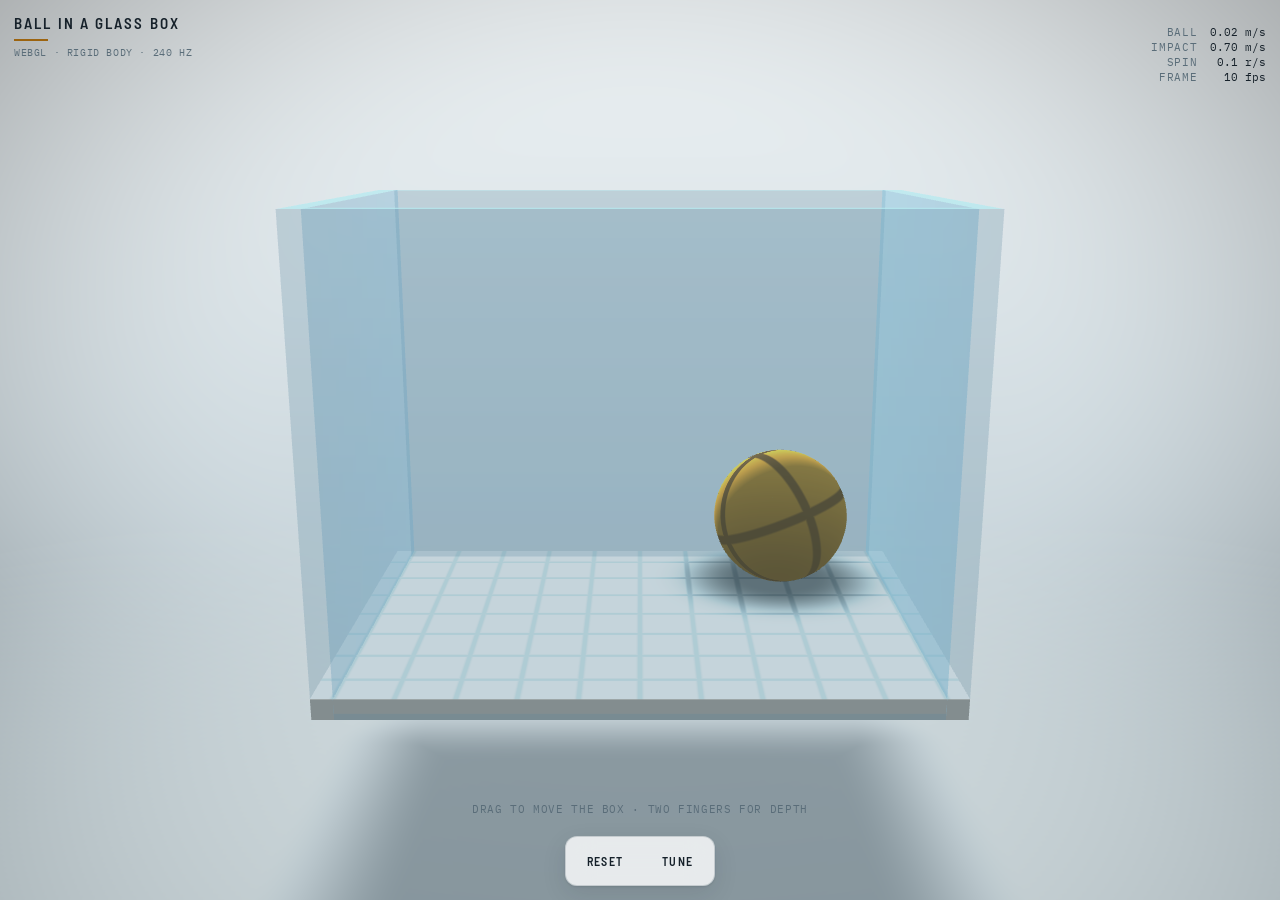
==== ball-in-box/index.html @ 5bf4c8ae "Add WebGL ball-in-a-box physics demo for mobile A self-contained WebGL 1.0 demo: a brass ball loose " ====
<!doctype html>
<html lang="en">
<head>
<meta charset="utf-8">
<meta name="viewport" content="width=device-width, initial-scale=1, maximum-scale=1, user-scalable=no, viewport-fit=cover">
<meta name="theme-color" content="#0E1317" media="(prefers-color-scheme: dark)">
<meta name="theme-color" content="#E9EEF0" media="(prefers-color-scheme: light)">
<meta name="apple-mobile-web-app-capable" content="yes">
<meta name="mobile-web-app-capable" content="yes">
<meta name="description" content="A brass test mass loose inside an open-topped glass box. Drag the box; the ball answers with real rigid-body physics.">
<!--CONTENT-START-->
<title>Ball in a Glass Box</title>
<link rel="preconnect" href="https://fonts.googleapis.com">
<link rel="preconnect" href="https://fonts.gstatic.com" crossorigin>
<link rel="stylesheet" href="https://fonts.googleapis.com/css2?family=Barlow+Semi+Condensed:wght@400;500;600&family=IBM+Plex+Mono:wght@400;500&display=swap">
<style>
/* ---- tokens : light is the bare :root, dark redefines only values ---- */
:root{
  --ink:#E9EEF0; --ink2:#DCE4E8;
  --panel:rgba(255,255,255,.80); --panel-solid:#FFFFFF;
  --line:rgba(24,44,56,.16); --line-strong:rgba(24,44,56,.30);
  --text:#16212A; --muted:#5A6D79;
  --brass:#9C6410; --brass-bright:#C2820F;
  --glass:#2F6D85;
  --shadow:0 1px 2px rgba(16,32,40,.10), 0 8px 24px rgba(16,32,40,.10);
  --scene-top:#EDF2F4; --scene-bot:#AEC0C9;
  --ball-a:#D0942E; --ball-b:#33291E;
  --wall:#83B4C9; --wall-a:0.14;
  --floor:#C6D3D9; --floorline:#5F7A87;
  --ground:#CFDBE0; --shade:#3C4E58;
  --key:#FFF0DC; --fill:#8FAABA;
}
:root:not([data-theme="light"]){
  color-scheme:light;
}
@media (prefers-color-scheme: dark){
  :root:not([data-theme="light"]){
    color-scheme:dark;
    --ink:#0E1317; --ink2:#080C0F;
    --panel:rgba(21,29,35,.78); --panel-solid:#151D23;
    --line:rgba(154,190,206,.16); --line-strong:rgba(154,190,206,.30);
    --text:#DDE7EC; --muted:#7B8D99;
    --brass:#E3A33C; --brass-bright:#F6BE5E;
    --glass:#86BCCF;
    --shadow:0 1px 2px rgba(0,0,0,.35), 0 10px 30px rgba(0,0,0,.42);
    --scene-top:#18232B; --scene-bot:#070A0D;
    --ball-a:#E0A03C; --ball-b:#2A2118;
    --wall:#8FC6DA; --wall-a:0.16;
    --floor:#AEC0C9; --floorline:#607A87;
    --ground:#20303A; --shade:#03070A;
    --key:#FFEBCB; --fill:#2C4557;
  }
}
:root[data-theme="dark"]{
  color-scheme:dark;
  --ink:#0E1317; --ink2:#080C0F;
  --panel:rgba(21,29,35,.78); --panel-solid:#151D23;
  --line:rgba(154,190,206,.16); --line-strong:rgba(154,190,206,.30);
  --text:#DDE7EC; --muted:#7B8D99;
  --brass:#E3A33C; --brass-bright:#F6BE5E;
  --glass:#86BCCF;
  --shadow:0 1px 2px rgba(0,0,0,.35), 0 10px 30px rgba(0,0,0,.42);
  --scene-top:#18232B; --scene-bot:#070A0D;
  --ball-a:#E0A03C; --ball-b:#2A2118;
  --wall:#8FC6DA; --wall-a:0.16;
  --floor:#AEC0C9; --floorline:#607A87;
  --ground:#20303A; --shade:#03070A;
  --key:#FFEBCB; --fill:#2C4557;
}

*{box-sizing:border-box;}
html,body{height:100%;margin:0;padding:0;}
body{
  background:var(--ink);
  color:var(--text);
  font-family:"Barlow Semi Condensed", "Helvetica Neue", Arial, sans-serif;
  overflow:hidden;
  overscroll-behavior:none;
  -webkit-user-select:none; user-select:none;
  -webkit-touch-callout:none;
  -webkit-tap-highlight-color:transparent;
  touch-action:none;
}

#stage{position:fixed; inset:0; touch-action:none;}
#gl{display:block; width:100%; height:100%; touch-action:none;}

/* ---- floating instrument chrome ---- */
.hud{
  position:fixed; z-index:2;
  pointer-events:none;
  padding:max(14px, env(safe-area-inset-top)) max(14px, env(safe-area-inset-right))
          max(14px, env(safe-area-inset-bottom)) max(14px, env(safe-area-inset-left));
}
.hud.tl{top:0; left:0;}
.hud.tr{top:0; right:0; text-align:right;}
.hud.bc{left:0; right:0; bottom:0; display:flex; flex-direction:column; align-items:center; gap:10px;}

.plate{ display:flex; flex-direction:column; gap:2px; }
.plate h1{
  margin:0; font-size:15px; font-weight:600; letter-spacing:.14em; text-transform:uppercase;
  color:var(--text); text-wrap:balance;
}
.plate .rule{ width:34px; height:2px; background:var(--brass); margin:5px 0 3px; }
.plate p{
  margin:0; font-family:"IBM Plex Mono", ui-monospace, Menlo, monospace;
  font-size:10px; letter-spacing:.06em; color:var(--muted); text-transform:uppercase;
}

.telemetry{
  display:inline-grid; grid-template-columns:auto auto; gap:1px 12px;
  font-family:"IBM Plex Mono", ui-monospace, Menlo, monospace;
  font-size:10.5px; font-variant-numeric:tabular-nums; text-align:right;
}
.telemetry dt{ color:var(--muted); letter-spacing:.08em; text-transform:uppercase; }
.telemetry dd{ margin:0; color:var(--text); }
.telemetry dd.hot{ color:var(--brass-bright); }

/* ---- control bar ---- */
.bar{
  pointer-events:auto;
  display:flex; align-items:center; gap:6px;
  padding:5px; border-radius:12px;
  background:var(--panel); border:1px solid var(--line);
  box-shadow:var(--shadow);
  -webkit-backdrop-filter:blur(14px) saturate(1.3); backdrop-filter:blur(14px) saturate(1.3);
}
button{
  font-family:inherit; font-size:12px; font-weight:600; letter-spacing:.12em; text-transform:uppercase;
  color:var(--text); background:transparent;
  border:1px solid transparent; border-radius:8px;
  padding:9px 15px; min-height:38px; cursor:pointer;
  transition:background .15s ease, border-color .15s ease, color .15s ease;
}
button:hover{ background:var(--line); }
button:active{ background:var(--line-strong); }
button[aria-pressed="true"]{ color:var(--brass-bright); border-color:var(--line-strong); background:var(--line); }
button:focus-visible{ outline:2px solid var(--brass); outline-offset:2px; }

.tuner{
  pointer-events:auto;
  width:min(360px, calc(100vw - 28px));
  display:none; flex-direction:column; gap:11px;
  padding:14px 15px; border-radius:12px;
  background:var(--panel); border:1px solid var(--line); box-shadow:var(--shadow);
  -webkit-backdrop-filter:blur(14px) saturate(1.3); backdrop-filter:blur(14px) saturate(1.3);
}
.tuner.open{ display:flex; }
.row{ display:grid; grid-template-columns:1fr auto; align-items:baseline; gap:2px 10px; }
.row label{
  font-size:11px; font-weight:500; letter-spacing:.14em; text-transform:uppercase; color:var(--muted);
}
.row output{
  font-family:"IBM Plex Mono", ui-monospace, Menlo, monospace;
  font-size:11px; font-variant-numeric:tabular-nums; color:var(--text);
}
.row input{ grid-column:1 / -1; }

input[type=range]{
  -webkit-appearance:none; appearance:none;
  width:100%; height:22px; margin:0; background:transparent; cursor:pointer;
}
input[type=range]::-webkit-slider-runnable-track{
  height:2px; border-radius:1px; background:var(--line-strong);
}
input[type=range]::-webkit-slider-thumb{
  -webkit-appearance:none; appearance:none;
  width:18px; height:18px; margin-top:-8px; border-radius:50%;
  background:var(--brass); border:2px solid var(--panel-solid);
  box-shadow:0 1px 3px rgba(0,0,0,.4);
}
input[type=range]::-moz-range-track{ height:2px; border-radius:1px; background:var(--line-strong); border:none; }
input[type=range]::-moz-range-thumb{
  width:16px; height:16px; border-radius:50%;
  background:var(--brass); border:2px solid var(--panel-solid);
}
input[type=range]:focus-visible{ outline:2px solid var(--brass); outline-offset:4px; border-radius:4px; }

.hint{
  font-family:"IBM Plex Mono", ui-monospace, Menlo, monospace;
  font-size:10.5px; letter-spacing:.06em; text-transform:uppercase;
  color:var(--muted); text-align:center;
  transition:opacity .5s ease;
}
.hint.gone{ opacity:0; }

#fallback{
  position:fixed; inset:0; z-index:5; display:none;
  place-content:center; padding:32px; text-align:center;
  background:var(--ink); color:var(--text);
}
#fallback.show{ display:grid; }
#fallback p{ max-width:34ch; margin:0 auto; line-height:1.6; color:var(--muted); font-size:15px; }
#fallback strong{ display:block; margin-bottom:10px; color:var(--text);
  font-size:15px; font-weight:600; letter-spacing:.14em; text-transform:uppercase; }

@media (prefers-reduced-motion: reduce){
  *{ transition-duration:.01ms !important; }
}
</style>
</head>
<body>
<div id="stage"><canvas id="gl" aria-label="Interactive physics simulation: a brass ball inside an open-topped glass box"></canvas></div>

<div class="hud tl">
  <div class="plate">
    <h1>Ball in a Glass Box</h1>
    <div class="rule"></div>
    <p>WebGL &middot; rigid body &middot; 240&nbsp;Hz</p>
  </div>
</div>

<div class="hud tr">
  <dl class="telemetry">
    <dt>Ball</dt><dd id="tSpeed">0.00 m/s</dd>
    <dt>Impact</dt><dd id="tHit">0.00 m/s</dd>
    <dt>Spin</dt><dd id="tSpin">0.0 r/s</dd>
    <dt>Frame</dt><dd id="tFps">60 fps</dd>
  </dl>
</div>

<div class="hud bc">
  <p class="hint" id="hint">Drag to move the box &middot; two fingers for depth</p>
  <div class="tuner" id="tuner">
    <div class="row">
      <label for="sG">Gravity</label><output id="oG">9.8 m/s&sup2;</output>
      <input id="sG" type="range" min="0" max="26" step="0.2" value="9.8">
    </div>
    <div class="row">
      <label for="sE">Bounce</label><output id="oE">0.52</output>
      <input id="sE" type="range" min="0" max="0.92" step="0.01" value="0.52">
    </div>
    <div class="row">
      <label for="sF">Friction</label><output id="oF">0.34</output>
      <input id="sF" type="range" min="0" max="1" step="0.01" value="0.34">
    </div>
  </div>
  <div class="bar">
    <button id="bReset" type="button">Reset</button>
    <button id="bTune" type="button" aria-pressed="false" aria-controls="tuner">Tune</button>
  </div>
</div>

<div id="fallback">
  <div>
    <strong>WebGL unavailable</strong>
    <p id="fallbackMsg">This browser could not start a WebGL context. Try Safari or Chrome with hardware acceleration enabled.</p>
  </div>
</div>

<script>
"use strict";
(function () {

/* =========================================================================
   Ball in a Glass Box
   Raw WebGL 1.0, no libraries. A brass test mass tumbles inside an
   open-topped acrylic box that the viewer drags around by touch.

   Sim runs at a fixed 240 Hz on its own accumulator, decoupled from the
   frame rate. Contacts are sphere-vs-AABB against the five wall slabs, in
   the box's local frame, so the rim, the outer faces and the inside all
   collide correctly and the ball can genuinely be thrown out of the top.
   ========================================================================= */

/* ---------------------------------------------------------------- config */
var CFG = {
  hx: 0.74, hy: 0.58, hz: 0.50,   // interior half-extents (metres)
  t : 0.055,                      // wall thickness
  R : 0.20,                       // ball radius
  fov: 40 * Math.PI / 180,
  pitch: 14 * Math.PI / 180,      // camera tilt, looking down into the box
  frameY: 0.02,                   // world height the camera aims at
  groundY: -1.14,
  dragZ: 0.46,
  follow: 26,                     // box -> finger tracking stiffness (1/s)
  HZ: 240
};
CFG.outW = CFG.hx + CFG.t;
CFG.outD = CFG.hz + CFG.t;
CFG.outH = (2 * CFG.hy + CFG.t) * 0.5;
CFG.outCY = (CFG.hy - (CFG.hy + CFG.t)) * 0.5;   // outer box centre, box-local

var tune = { g: 9.8, e: 0.52, mu: 0.34 };

/* ----------------------------------------------------------- mat4 / mat3 */
function m4() { return new Float32Array(16); }

function perspective(o, fovy, aspect, near, far) {
  var f = 1 / Math.tan(fovy * 0.5), nf = 1 / (near - far);
  o.fill(0);
  o[0] = f / aspect; o[5] = f; o[10] = (far + near) * nf; o[11] = -1; o[14] = 2 * far * near * nf;
  return o;
}

function lookAt(o, ex, ey, ez, cx, cy, cz) {
  var zx = ex - cx, zy = ey - cy, zz = ez - cz;
  var l = 1 / Math.hypot(zx, zy, zz); zx *= l; zy *= l; zz *= l;
  // up = (0,1,0)
  var xx = zz, xy = 0, xz = -zx;             // cross(up, z)
  l = Math.hypot(xx, xy, xz);
  if (l < 1e-6) { xx = 1; xy = 0; xz = 0; } else { l = 1 / l; xx *= l; xy *= l; xz *= l; }
  var yx = zy * xz - zz * xy, yy = zz * xx - zx * xz, yz = zx * xy - zy * xx;
  o[0] = xx; o[1] = yx; o[2] = zx; o[3] = 0;
  o[4] = xy; o[5] = yy; o[6] = zy; o[7] = 0;
  o[8] = xz; o[9] = yz; o[10] = zz; o[11] = 0;
  o[12] = -(xx * ex + xy * ey + xz * ez);
  o[13] = -(yx * ex + yy * ey + yz * ez);
  o[14] = -(zx * ex + zy * ey + zz * ez);
  o[15] = 1;
  return o;
}

function mul(o, a, b) {                       // o = a * b
  for (var c = 0; c < 4; c++) {
    var b0 = b[c * 4], b1 = b[c * 4 + 1], b2 = b[c * 4 + 2], b3 = b[c * 4 + 3];
    o[c * 4]     = a[0] * b0 + a[4] * b1 + a[8]  * b2 + a[12] * b3;
    o[c * 4 + 1] = a[1] * b0 + a[5] * b1 + a[9]  * b2 + a[13] * b3;
    o[c * 4 + 2] = a[2] * b0 + a[6] * b1 + a[10] * b2 + a[14] * b3;
    o[c * 4 + 3] = a[3] * b0 + a[7] * b1 + a[11] * b2 + a[15] * b3;
  }
  return o;
}

// translate * non-uniform scale (axis aligned, no rotation)
function trs(o, tx, ty, tz, sx, sy, sz) {
  o.fill(0);
  o[0] = sx; o[5] = sy; o[10] = sz;
  o[12] = tx; o[13] = ty; o[14] = tz; o[15] = 1;
  return o;
}

// quaternion rotation * uniform scale, then translate
function qrs(o, q, tx, ty, tz, s) {
  var x = q[0], y = q[1], z = q[2], w = q[3];
  var x2 = x + x, y2 = y + y, z2 = z + z;
  var xx = x * x2, xy = x * y2, xz = x * z2;
  var yy = y * y2, yz = y * z2, zz = z * z2;
  var wx = w * x2, wy = w * y2, wz = w * z2;
  o[0] = (1 - (yy + zz)) * s; o[1] = (xy + wz) * s;       o[2] = (xz - wy) * s;       o[3] = 0;
  o[4] = (xy - wz) * s;       o[5] = (1 - (xx + zz)) * s; o[6] = (yz + wx) * s;       o[7] = 0;
  o[8] = (xz + wy) * s;       o[9] = (yz - wx) * s;       o[10] = (1 - (xx + yy)) * s; o[11] = 0;
  o[12] = tx; o[13] = ty; o[14] = tz; o[15] = 1;
  return o;
}

// rotation-only mat3 from a quaternion (the ball's normal matrix)
function qm3(o, q) {
  var x = q[0], y = q[1], z = q[2], w = q[3];
  var x2 = x + x, y2 = y + y, z2 = z + z;
  var xx = x * x2, xy = x * y2, xz = x * z2;
  var yy = y * y2, yz = y * z2, zz = z * z2;
  var wx = w * x2, wy = w * y2, wz = w * z2;
  o[0] = 1 - (yy + zz); o[1] = xy + wz;       o[2] = xz - wy;
  o[3] = xy - wz;       o[4] = 1 - (xx + zz); o[5] = yz + wx;
  o[6] = xz + wy;       o[7] = yz - wx;       o[8] = 1 - (xx + yy);
  return o;
}

/* ------------------------------------------------------------ gl context */
var canvas = document.getElementById("gl");
var gl = null;
try {
  var opts = { antialias: true, alpha: false, depth: true, stencil: false,
               premultipliedAlpha: false, powerPreference: "high-performance" };
  gl = canvas.getContext("webgl", opts) || canvas.getContext("experimental-webgl", opts);
} catch (err) { gl = null; }

if (!gl) {
  document.getElementById("fallback").classList.add("show");
  return;
}

function compile(type, src, label) {
  var s = gl.createShader(type);
  gl.shaderSource(s, src);
  gl.compileShader(s);
  if (!gl.getShaderParameter(s, gl.COMPILE_STATUS)) {
    throw new Error(label + ": " + gl.getShaderInfoLog(s));
  }
  return s;
}

function program(vsrc, fsrc, label) {
  var p = gl.createProgram();
  gl.attachShader(p, compile(gl.VERTEX_SHADER, vsrc, label + " vs"));
  gl.attachShader(p, compile(gl.FRAGMENT_SHADER, fsrc, label + " fs"));
  gl.linkProgram(p);
  if (!gl.getProgramParameter(p, gl.LINK_STATUS)) {
    throw new Error(label + " link: " + gl.getProgramInfoLog(p));
  }
  // cache every active uniform + attribute location on the program object
  p.u = {}; p.a = {};
  var n = gl.getProgramParameter(p, gl.ACTIVE_UNIFORMS), i, info;
  for (i = 0; i < n; i++) { info = gl.getActiveUniform(p, i); p.u[info.name] = gl.getUniformLocation(p, info.name); }
  n = gl.getProgramParameter(p, gl.ACTIVE_ATTRIBUTES);
  for (i = 0; i < n; i++) { info = gl.getActiveAttrib(p, i); p.a[info.name] = gl.getAttribLocation(p, info.name); }
  return p;
}

function mesh(positions, normals, indices) {
  var m = {
    pos: gl.createBuffer(), nor: gl.createBuffer(), idx: gl.createBuffer(), count: indices.length
  };
  gl.bindBuffer(gl.ARRAY_BUFFER, m.pos);
  gl.bufferData(gl.ARRAY_BUFFER, new Float32Array(positions), gl.STATIC_DRAW);
  gl.bindBuffer(gl.ARRAY_BUFFER, m.nor);
  gl.bufferData(gl.ARRAY_BUFFER, new Float32Array(normals), gl.STATIC_DRAW);
  gl.bindBuffer(gl.ELEMENT_ARRAY_BUFFER, m.idx);
  gl.bufferData(gl.ELEMENT_ARRAY_BUFFER, new Uint16Array(indices), gl.STATIC_DRAW);
  return m;
}

function bindMesh(prog, m) {
  gl.bindBuffer(gl.ARRAY_BUFFER, m.pos);
  gl.enableVertexAttribArray(prog.a.aPos);
  gl.vertexAttribPointer(prog.a.aPos, 3, gl.FLOAT, false, 0, 0);
  gl.bindBuffer(gl.ARRAY_BUFFER, m.nor);
  gl.enableVertexAttribArray(prog.a.aNor);
  gl.vertexAttribPointer(prog.a.aNor, 3, gl.FLOAT, false, 0, 0);
  gl.bindBuffer(gl.ELEMENT_ARRAY_BUFFER, m.idx);
}

/* -------------------------------------------------------------- geometry */
// unit cube, side 1, centred on the origin, outward normals
function buildCube() {
  var f = [
    [ 1, 0, 0], [-1, 0, 0], [0,  1, 0],
    [ 0,-1, 0], [ 0, 0, 1], [0,  0,-1]
  ];
  var P = [], N = [], I = [];
  for (var k = 0; k < 6; k++) {
    var n = f[k];
    // two in-plane axes for this face
    var ax = [n[1], n[2], n[0]];                 // cyclic shift is always perpendicular here
    var ay = [n[1] * ax[2] - n[2] * ax[1],       // ay = n x ax, so ax x ay = n (outward winding)
              n[2] * ax[0] - n[0] * ax[2],
              n[0] * ax[1] - n[1] * ax[0]];
    var base = P.length / 3;
    for (var c = 0; c < 4; c++) {
      var sx = (c === 0 || c === 3) ? -0.5 : 0.5;
      var sy = (c < 2) ? -0.5 : 0.5;
      P.push(n[0] * 0.5 + ax[0] * sx + ay[0] * sy,
             n[1] * 0.5 + ax[1] * sx + ay[1] * sy,
             n[2] * 0.5 + ax[2] * sx + ay[2] * sy);
      N.push(n[0], n[1], n[2]);
    }
    I.push(base, base + 1, base + 2, base, base + 2, base + 3);
  }
  return mesh(P, N, I);
}

// unit-radius UV sphere
function buildSphere(segU, segV) {
  var P = [], N = [], I = [], u, v;
  for (v = 0; v <= segV; v++) {
    var phi = v / segV * Math.PI, sp = Math.sin(phi), cp = Math.cos(phi);
    for (u = 0; u <= segU; u++) {
      var th = u / segU * Math.PI * 2, st = Math.sin(th), ct = Math.cos(th);
      var x = sp * ct, y = cp, z = sp * st;
      P.push(x, y, z); N.push(x, y, z);
    }
  }
  for (v = 0; v < segV; v++) {
    for (u = 0; u < segU; u++) {
      var a = v * (segU + 1) + u, b = a + segU + 1;
      I.push(a, b, a + 1, a + 1, b, b + 1);
    }
  }
  return mesh(P, N, I);
}

// flat quad in the XZ plane, side 1, +Y normal
function buildPlane() {
  return mesh(
    [-0.5, 0, -0.5,  0.5, 0, -0.5,  0.5, 0, 0.5, -0.5, 0, 0.5],
    [0, 1, 0,  0, 1, 0,  0, 1, 0,  0, 1, 0],
    [0, 2, 1, 0, 3, 2]
  );
}

var CUBE   = buildCube();
var SPHERE = buildSphere(56, 34);
var PLANE  = buildPlane();

/* --------------------------------------------------------------- shaders */
var VS_LIT = [
"precision highp float;",
"attribute vec3 aPos;",
"attribute vec3 aNor;",
"uniform mat4 uVP;",
"uniform mat4 uModel;",
"uniform mat3 uNMat;",
"varying vec3 vW;",
"varying vec3 vN;",
"varying vec3 vL;",
"void main(){",
"  vec4 w = uModel * vec4(aPos, 1.0);",
"  vW = w.xyz;",
"  vN = uNMat * aNor;",
"  vL = aPos;",
"  gl_Position = uVP * w;",
"}"
].join("\n");

var FS_LIT = [
"precision highp float;",
"varying vec3 vW;",
"varying vec3 vN;",
"varying vec3 vL;",
"uniform vec3  uCam;",
"uniform vec3  uBase;",
"uniform vec3  uTint;",
"uniform vec3  uScale;",
"uniform float uAlpha;",
"uniform float uMode;",     // 0 glass wall | 1 box floor | 2 ball | 3 ground
"uniform vec3  uKey;",
"uniform vec3  uFill;",
"uniform vec3  uLdir;",
"uniform float uGlow;",
"uniform vec3  uGlowCol;",
"uniform vec3  uBallProj;", // box-local x, z, shadow strength  (mode 1)
"uniform vec4  uBoxProj;",  // world x, z, softness, strength   (mode 3)
"uniform vec2  uBoxHalf;",  // box footprint half-extents       (mode 3)
"uniform float uR;",
"",
"vec3 shoulder(vec3 c){",
"  vec3 k = vec3(0.82);",
"  vec3 d = max(c - k, vec3(0.0));",
"  return min(c, k) + d / (1.0 + d / (1.0 - k));",
"}",
"",
"void main(){",
"  vec3 N = normalize(vN);",
"  vec3 V = normalize(uCam - vW);",
"  vec3 L = normalize(uLdir);",
"  vec3 H = normalize(L + V);",
"  float ndl = max(dot(N, L), 0.0);",
"  float ndv = max(dot(N, V), 0.0);",
"  float ndh = max(dot(N, H), 0.0);",
"  float fres = pow(1.0 - ndv, 3.0);",
"  vec3  lp = vL * uScale;",
"  vec3  col;",
"  float alpha = uAlpha;",
"",
"  if (uMode < 0.5) {",
/* ---- acrylic wall: thin, mostly transparent, bright at grazing angles */
"    float spec = pow(ndh, 120.0);",
"    col  = uBase * uFill * 0.90;",
"    col += uBase * uKey * ndl * 0.32;",
"    col += uKey * spec * 1.30;",
"    col += uBase * fres * 0.70;",
"    col += uGlowCol * uGlow * (0.35 + 0.9 * fres);",
"    alpha = clamp(uAlpha + fres * 0.46 + spec * 0.60 + ndl * 0.24 + uGlow * 0.30, 0.0, 1.0);",
"",
"  } else if (uMode < 1.5) {",
/* ---- box floor: milled plate with a fine grid, plus the ball's shadow */
"    vec3 albedo = uBase;",
"    if (N.y > 0.5) {",
"      vec2 q = abs(fract(lp.xz / 0.148 - 0.5) - 0.5) * 0.148;",
"      float d = min(q.x, q.y);",
"      float line = 1.0 - smoothstep(0.0035, 0.0125, d);",
"      albedo = mix(albedo, uTint, line * 0.42);",
"      float bd = length(lp.xz - uBallProj.xy);",
"      float sh = (1.0 - smoothstep(uR * 0.55, uR * 2.05, bd)) * uBallProj.z;",
"      albedo *= mix(1.0, 0.30, sh);",
"    }",
"    col  = albedo * (uFill * (0.40 + 0.60 * max(N.y, 0.0)) * 0.90 + uKey * ndl * 1.02);",
"    col += uKey * pow(ndh, 34.0) * 0.12;",
"    col += uGlowCol * uGlow * 0.5;",
"",
"  } else if (uMode < 2.5) {",
/* ---- brass reference sphere: three orthogonal great circles so spin reads */
"    vec3 p = normalize(vL);",
"    float b = max(max(smoothstep(0.098, 0.052, abs(p.y)),",
"                      smoothstep(0.098, 0.052, abs(p.x))),",
"                      smoothstep(0.098, 0.052, abs(p.z)));",
"    vec3 albedo = mix(uBase, uTint, b);",
"    float sheen = 0.5 + 0.5 * N.y;",
"    col  = albedo * (uFill * (0.30 + 0.70 * sheen) * 0.80 + uKey * ndl * 1.32);",
"    col += uKey * pow(ndh, 30.0) * 1.45 * (1.0 - b * 0.70);",
"    col += uBase * fres * 0.32;",
"",
"  } else {",
/* ---- studio ground: a soft pool of light carrying the box's cast shadow */
"    float r = length(vW.xz - vec2(0.0)) / max(uScale.x * 0.5, 0.001);",
"    float pool = 1.0 - smoothstep(0.10, 0.92, r);",
"    vec2 d = abs(vW.xz - uBoxProj.xy) - uBoxHalf;",
"    float sd = length(max(d, vec2(0.0))) + min(max(d.x, d.y), 0.0);",
"    float sh = (1.0 - smoothstep(-uBoxProj.z * 0.30, uBoxProj.z, sd)) * uBoxProj.w;",
"    col = mix(uBase, uTint, sh);",
"    alpha = pool * mix(uAlpha, 1.0, sh * 0.8);",
"  }",
"",
"  gl_FragColor = vec4(shoulder(col), alpha);",
"}"
].join("\n");

var VS_BG = [
"precision highp float;",
"attribute vec2 aPos;",
"varying vec2 vUv;",
"void main(){ vUv = aPos * 0.5 + 0.5; gl_Position = vec4(aPos, 0.0, 1.0); }"
].join("\n");

var FS_BG = [
"precision highp float;",
"varying vec2 vUv;",
"uniform vec3 uTop;",
"uniform vec3 uBot;",
"void main(){",
"  vec3 c = mix(uBot, uTop, pow(clamp(vUv.y, 0.0, 1.0), 0.85));",
"  float v = distance(vUv, vec2(0.5, 0.55));",
"  c *= 1.0 - smoothstep(0.28, 0.95, v) * 0.42;",
"  gl_FragColor = vec4(c, 1.0);",
"}"
].join("\n");

var progLit, progBg, bgBuf;
try {
  progLit = program(VS_LIT, FS_LIT, "lit");
  progBg  = program(VS_BG, FS_BG, "bg");
} catch (err) {
  document.getElementById("fallbackMsg").textContent =
    "This browser started WebGL but rejected the shaders. " + err.message;
  document.getElementById("fallback").classList.add("show");
  return;
}
bgBuf = gl.createBuffer();
gl.bindBuffer(gl.ARRAY_BUFFER, bgBuf);
gl.bufferData(gl.ARRAY_BUFFER, new Float32Array([-1, -1, 3, -1, -1, 3]), gl.STATIC_DRAW);

/* ------------------------------------------------------- palette binding */
// The scene reads its colours from the same CSS custom properties as the
// chrome, so the 3D view follows the viewer's light/dark theme.
var PAL = {};
var css = getComputedStyle(document.documentElement);

function rgb(name, fallback) {
  var v = css.getPropertyValue(name).trim() || fallback;
  var m;
  if (v.charAt(0) === "#") {
    if (v.length === 4) v = "#" + v[1] + v[1] + v[2] + v[2] + v[3] + v[3];
    return [parseInt(v.substr(1, 2), 16) / 255,
            parseInt(v.substr(3, 2), 16) / 255,
            parseInt(v.substr(5, 2), 16) / 255];
  }
  m = v.match(/[\d.]+/g);
  if (m && m.length >= 3) return [+m[0] / 255, +m[1] / 255, +m[2] / 255];
  return [0.5, 0.5, 0.5];
}

function readPalette() {
  css = getComputedStyle(document.documentElement);
  PAL.top   = rgb("--scene-top",  "#18232B");
  PAL.bot   = rgb("--scene-bot",  "#070A0D");
  PAL.ballA = rgb("--ball-a",     "#E0A03C");
  PAL.ballB = rgb("--ball-b",     "#2A2118");
  PAL.wall  = rgb("--wall",       "#8FC6DA");
  PAL.floor = rgb("--floor",      "#C9D6DC");
  PAL.fline = rgb("--floorline",  "#6E8894");
  PAL.grnd  = rgb("--ground",     "#121A20");
  PAL.shade = rgb("--shade",      "#03060A");
  PAL.key   = rgb("--key",        "#FFEBCB");
  PAL.fill  = rgb("--fill",       "#39566A");
  PAL.brass = rgb("--brass-bright", "#F6BE5E");
  PAL.wallA = parseFloat(css.getPropertyValue("--wall-a")) || 0.13;
}
readPalette();

var dark = window.matchMedia("(prefers-color-scheme: dark)");
if (dark.addEventListener) dark.addEventListener("change", readPalette);
else if (dark.addListener) dark.addListener(readPalette);
new MutationObserver(readPalette).observe(document.documentElement,
  { attributes: true, attributeFilter: ["data-theme", "style", "class"] });

/* ------------------------------------------------------------- wall slabs */
// Five AABBs in the box's local frame. The same list drives both rendering
// and collision, so what you see is exactly what the ball hits.
var hx = CFG.hx, hy = CFG.hy, hz = CFG.hz, t = CFG.t;
function slab(x0, x1, y0, y1, z0, z1) {
  return {
    min: [x0, y0, z0], max: [x1, y1, z1],
    c:   [(x0 + x1) / 2, (y0 + y1) / 2, (z0 + z1) / 2],
    s:   [x1 - x0, y1 - y0, z1 - z0],
    glow: 0
  };
}
var FLOOR = slab(-hx - t, hx + t, -hy - t, -hy,    -hz - t, hz + t);
var WALLS = [
  slab(-hx - t, -hx,    -hy - t, hy,  -hz - t, hz + t),   // -X
  slab( hx,      hx + t, -hy - t, hy,  -hz - t, hz + t),  // +X
  slab(-hx,      hx,     -hy - t, hy,  -hz - t, -hz),     // -Z (back)
  slab(-hx,      hx,     -hy - t, hy,   hz,     hz + t)   // +Z (front)
];
var SLABS = WALLS.concat([FLOOR]);

/* ------------------------------------------------------------------ state */
var box  = { x: 0, y: 0.12, z: 0, vx: 0, vy: 0, vz: 0 };
var goal = { x: 0, y: 0.12, z: 0 };   // smoothed target the box chases
var want = { x: 0, y: 0.12, z: 0 };   // raw finger-derived target
var ball = { x: 0, y: 0, z: 0, vx: 0, vy: 0, vz: 0,
             q: new Float32Array([0, 0, 0, 1]), wx: 0, wy: 0, wz: 0 };
var lastHit = 0, hitDecay = 0, outside = 0, returned = 0;

function resetBall(kick) {
  ball.x = box.x + 0.22;  ball.y = box.y + 0.26;  ball.z = box.z - 0.08;
  ball.vx = kick ? 1.5 : 0; ball.vy = 0; ball.vz = kick ? -0.5 : 0;
  ball.q[0] = ball.q[1] = ball.q[2] = 0; ball.q[3] = 1;
  ball.wx = 0; ball.wy = kick ? 2.5 : 0; ball.wz = 0;
  outside = 0;
}
resetBall(true);

/* ---------------------------------------------------------------- physics */
var INV_I = 5 / (2 * CFG.R * CFG.R);   // solid sphere: I = (2/5) m R^2, unit mass
var TAN_M = 2 / 7;                     // tangential effective mass at a contact

// Resolves one contact and returns the closing speed it saw (0 if separating),
// which drives the per-wall impact flash.
function contact(nx, ny, nz, pen) {
  // positional correction first, so the ball never visibly sinks into a wall
  ball.x += nx * pen; ball.y += ny * pen; ball.z += nz * pen;

  var rvx = ball.vx - box.vx, rvy = ball.vy - box.vy, rvz = ball.vz - box.vz;
  var rcx = -nx * CFG.R, rcy = -ny * CFG.R, rcz = -nz * CFG.R;

  // velocity of the ball's surface at the contact point (spin included)
  var cvx = rvx + (ball.wy * rcz - ball.wz * rcy);
  var cvy = rvy + (ball.wz * rcx - ball.wx * rcz);
  var cvz = rvz + (ball.wx * rcy - ball.wy * rcx);

  var vn = cvx * nx + cvy * ny + cvz * nz;
  if (vn >= 0) return 0;                          // already separating

  // below a threshold, drop restitution entirely - otherwise a resting ball
  // trades gravity for a permanent shiver
  var e = (-vn < 0.55) ? 0 : tune.e;
  var jn = -(1 + e) * vn;
  ball.vx += nx * jn; ball.vy += ny * jn; ball.vz += nz * jn;

  // Coulomb friction on the tangential part, capped by what would stop it.
  // This is what converts a sliding ball into a rolling one.
  var tvx = cvx - nx * vn, tvy = cvy - ny * vn, tvz = cvz - nz * vn;
  var tl = Math.hypot(tvx, tvy, tvz);
  if (tl > 1e-6) {
    var jt = Math.min(tune.mu * jn, tl * TAN_M);
    var jx = -tvx / tl * jt, jy = -tvy / tl * jt, jz = -tvz / tl * jt;
    ball.vx += jx; ball.vy += jy; ball.vz += jz;
    ball.wx += (rcy * jz - rcz * jy) * INV_I;
    ball.wy += (rcz * jx - rcx * jz) * INV_I;
    ball.wz += (rcx * jy - rcy * jx) * INV_I;
  }
  return -vn;
}

// Sphere vs. one axis-aligned slab, in the box's local frame. Because it
// tests the true closest point, the same routine handles the inner faces,
// the outer faces, the rim and every edge and corner.
function collideSlab(s, lx, ly, lz) {
  var cx = lx < s.min[0] ? s.min[0] : (lx > s.max[0] ? s.max[0] : lx);
  var cy = ly < s.min[1] ? s.min[1] : (ly > s.max[1] ? s.max[1] : ly);
  var cz = lz < s.min[2] ? s.min[2] : (lz > s.max[2] ? s.max[2] : lz);
  var dx = lx - cx, dy = ly - cy, dz = lz - cz;
  var d2 = dx * dx + dy * dy + dz * dz;
  if (d2 >= CFG.R * CFG.R) return false;

  var nx, ny, nz, pen;
  if (d2 > 1e-12) {
    var d = Math.sqrt(d2);
    nx = dx / d; ny = dy / d; nz = dz / d;
    pen = CFG.R - d;
  } else {
    // centre swallowed by the slab - eject along the shallowest axis
    var ox = Math.min(lx - s.min[0], s.max[0] - lx);
    var oy = Math.min(ly - s.min[1], s.max[1] - ly);
    var oz = Math.min(lz - s.min[2], s.max[2] - lz);
    nx = ny = nz = 0;
    if (ox <= oy && ox <= oz)      { nx = (lx < s.c[0]) ? -1 : 1; pen = ox + CFG.R; }
    else if (oy <= oz)             { ny = (ly < s.c[1]) ? -1 : 1; pen = oy + CFG.R; }
    else                           { nz = (lz < s.c[2]) ? -1 : 1; pen = oz + CFG.R; }
  }

  var speed = contact(nx, ny, nz, pen);
  if (speed > 0.75) s.glow = Math.min(1, s.glow + speed * 0.30);
  if (speed > lastHit) { lastHit = speed; hitDecay = 1; }
  return true;
}

function step(h) {
  ball.vy -= tune.g * h;

  var damp = Math.exp(-0.09 * h);          // faint air resistance
  ball.vx *= damp; ball.vy *= damp; ball.vz *= damp;

  ball.x += ball.vx * h; ball.y += ball.vy * h; ball.z += ball.vz * h;

  var touched = false;
  for (var pass = 0; pass < 2; pass++) {
    var lx = ball.x - box.x, ly = ball.y - box.y, lz = ball.z - box.z;
    for (var i = 0; i < SLABS.length; i++) {
      if (collideSlab(SLABS[i], lx, ly, lz)) {
        touched = true;
        lx = ball.x - box.x; ly = ball.y - box.y; lz = ball.z - box.z;
      }
    }
  }

  if (touched) {
    var rr = Math.exp(-2.0 * h);           // rolling resistance
    ball.wx *= rr; ball.wy *= rr; ball.wz *= rr;
    if (Math.hypot(ball.wx, ball.wy, ball.wz) < 0.05) ball.wx = ball.wy = ball.wz = 0;
  }

  // integrate orientation: q' = q + 0.5 * (0, w) * q * h
  var q = ball.q, qx = q[0], qy = q[1], qz = q[2], qw = q[3];
  var hx2 = ball.wx * h * 0.5, hy2 = ball.wy * h * 0.5, hz2 = ball.wz * h * 0.5;
  q[0] = qx + (hy2 * qz - hz2 * qy + hx2 * qw);
  q[1] = qy + (hz2 * qx - hx2 * qz + hy2 * qw);
  q[2] = qz + (hx2 * qy - hy2 * qx + hz2 * qw);
  q[3] = qw - (hx2 * qx + hy2 * qy + hz2 * qz);
  var n = 1 / (Math.hypot(q[0], q[1], q[2], q[3]) || 1);
  q[0] *= n; q[1] *= n; q[2] *= n; q[3] *= n;
}

/* ------------------------------------------------------- camera + framing */
var IDENT3 = new Float32Array([1, 0, 0, 0, 1, 0, 0, 0, 1]);
var view = m4(), proj = m4(), vp = m4(), model = m4();
var ballN = new Float32Array(9);
var GSIZE = 9.5;
var LDIR = (function () { var v = [-0.42, 0.86, 0.48], l = 1 / Math.hypot(v[0], v[1], v[2]);
                          return [v[0] * l, v[1] * l, v[2] * l]; })();

var cam = { dist: 4, ex: 0, ey: 1, ez: 4, wpp: 0.002 };
var bounds = { x: 0.8, up: 0.8, dn: 0.4, z: CFG.dragZ };
var W = 1, H = 1, cssH = 1;

// uniform locations, defaulted to null so an optimised-out name is a no-op
function L(p, n) { return (p.u[n] === undefined) ? null : p.u[n]; }
var LU = {}, BU = {};
["uVP","uModel","uNMat","uCam","uBase","uTint","uScale","uAlpha","uMode","uKey",
 "uFill","uLdir","uGlow","uGlowCol","uBallProj","uBoxProj","uBoxHalf","uR"]
  .forEach(function (n) { LU[n] = L(progLit, n); });
["uTop","uBot"].forEach(function (n) { BU[n] = L(progBg, n); });

function clampWant() {
  want.x = Math.max(-bounds.x,  Math.min(bounds.x,  want.x));
  want.y = Math.max(-bounds.dn, Math.min(bounds.up, want.y));
  want.z = Math.max(-bounds.z,  Math.min(bounds.z,  want.z));
}

function resize() {
  var dpr = Math.min(window.devicePixelRatio || 1, 2.5);
  var cw = canvas.clientWidth || window.innerWidth;
  var ch = canvas.clientHeight || window.innerHeight;
  cssH = ch;
  W = Math.max(1, Math.round(cw * dpr));
  H = Math.max(1, Math.round(ch * dpr));
  if (canvas.width !== W)  canvas.width = W;
  if (canvas.height !== H) canvas.height = H;

  var aspect = W / H, tanH = Math.tan(CFG.fov * 0.5);
  // pull back far enough to frame the box plus room to drag it, but never so
  // far on a narrow portrait screen that the box becomes a speck
  var need = Math.max((CFG.outH + 0.62) / tanH, (CFG.outW + 0.40) / (aspect * tanH));
  cam.dist = Math.min(Math.max(need, 3.4), 6.4);

  var visH = cam.dist * tanH, visW = visH * aspect;
  // the box may hang a little off-screen at the extremes - that is nicer than
  // a cramped drag range on a phone held upright
  bounds.x  = Math.min(1.15, Math.max(0.20, visW - CFG.outW * 0.70));
  bounds.up = Math.min(1.25, Math.max(0.12, CFG.frameY + visH - CFG.outH * 0.70 - 0.06));
  bounds.dn = Math.min(0.46, Math.max(0.10, visH - CFG.frameY - CFG.outH * 0.70 - 0.06));

  cam.ex = 0;
  cam.ey = CFG.frameY + cam.dist * Math.sin(CFG.pitch);
  cam.ez = cam.dist * Math.cos(CFG.pitch);
  cam.wpp = (2 * cam.dist * tanH) / ch;     // world units per CSS pixel at the box

  perspective(proj, CFG.fov, aspect, 0.1, 60);
  lookAt(view, cam.ex, cam.ey, cam.ez, 0, CFG.frameY, 0);
  mul(vp, proj, view);
  clampWant();
}

/* ------------------------------------------------------------------ input */
var stage = document.getElementById("stage");
var hint  = document.getElementById("hint");
var ptrs  = new Map();
var anchor = null;
var COSP = Math.cos(CFG.pitch);

function centroid() {
  var x = 0, y = 0;
  ptrs.forEach(function (p) { x += p.x; y += p.y; });
  var n = ptrs.size || 1;
  return { x: x / n, y: y / n, n: ptrs.size };
}
function reanchor() {
  var c = centroid();
  anchor = { cx: c.x, cy: c.y, n: c.n, wx: want.x, wy: want.y, wz: want.z };
}
function dismissHint() { if (hint && !hint.classList.contains("gone")) hint.classList.add("gone"); }

stage.addEventListener("pointerdown", function (e) {
  if (e.target.closest && e.target.closest(".bar, .tuner")) return;
  ptrs.set(e.pointerId, { x: e.clientX, y: e.clientY });
  if (stage.setPointerCapture) { try { stage.setPointerCapture(e.pointerId); } catch (err) {} }
  reanchor();
  dismissHint();
  e.preventDefault();
});

stage.addEventListener("pointermove", function (e) {
  if (!ptrs.has(e.pointerId) || !anchor) return;
  ptrs.set(e.pointerId, { x: e.clientX, y: e.clientY });
  var c = centroid();
  if (c.n !== anchor.n) { reanchor(); return; }
  var dx = (c.x - anchor.cx) * cam.wpp;
  var dy = (c.y - anchor.cy) * cam.wpp;
  want.x = anchor.wx + dx;
  if (anchor.n >= 2) {
    want.y = anchor.wy;
    want.z = anchor.wz + dy;          // two fingers slide the box in depth
  } else {
    want.y = anchor.wy - dy / COSP;   // undo the camera tilt so drag feels 1:1
    want.z = anchor.wz;
  }
  clampWant();
  e.preventDefault();
});

function liftPointer(e) {
  if (!ptrs.has(e.pointerId)) return;
  ptrs.delete(e.pointerId);
  if (ptrs.size) reanchor(); else anchor = null;
}
stage.addEventListener("pointerup", liftPointer);
stage.addEventListener("pointercancel", liftPointer);

stage.addEventListener("wheel", function (e) {
  want.z += e.deltaY * cam.wpp * 0.55;
  clampWant(); dismissHint(); e.preventDefault();
}, { passive: false });

// keyboard equivalent, so the demo is not touch-only
stage.tabIndex = 0;
stage.addEventListener("keydown", function (e) {
  var s = e.shiftKey ? 0.12 : 0.06, used = true;
  if      (e.key === "ArrowLeft")  want.x -= s;
  else if (e.key === "ArrowRight") want.x += s;
  else if (e.key === "ArrowUp")    { if (e.shiftKey) want.z -= s; else want.y += s; }
  else if (e.key === "ArrowDown")  { if (e.shiftKey) want.z += s; else want.y -= s; }
  else used = false;
  if (used) { clampWant(); dismissHint(); e.preventDefault(); }
});

// stop Safari from scrolling, rubber-banding or pinch-zooming the page
document.addEventListener("touchmove", function (e) { e.preventDefault(); }, { passive: false });
["gesturestart", "gesturechange", "gestureend"].forEach(function (n) {
  document.addEventListener(n, function (e) { e.preventDefault(); });
});

/* -------------------------------------------------------------------- HUD */
var tSpeed = document.getElementById("tSpeed"), tHit = document.getElementById("tHit");
var tSpin  = document.getElementById("tSpin"),  tFps = document.getElementById("tFps");
var tuner  = document.getElementById("tuner"),  bTune = document.getElementById("bTune");

document.getElementById("bReset").addEventListener("click", function () {
  want.x = 0; want.y = 0.12; want.z = 0;
  goal.x = box.x = 0; goal.y = box.y = 0.12; goal.z = box.z = 0;
  box.vx = box.vy = box.vz = 0;
  resetBall(true);
  lastHit = 0;
});

bTune.addEventListener("click", function () {
  var open = tuner.classList.toggle("open");
  bTune.setAttribute("aria-pressed", open ? "true" : "false");
});

function slider(id, out, key, fmt) {
  var el = document.getElementById(id), o = document.getElementById(out);
  function sync() { tune[key] = parseFloat(el.value); o.textContent = fmt(tune[key]); }
  el.addEventListener("input", sync);
  sync();
}
slider("sG", "oG", "g",  function (v) { return v.toFixed(1) + " m/s²"; });
slider("sE", "oE", "e",  function (v) { return v.toFixed(2); });
slider("sF", "oF", "mu", function (v) { return v.toFixed(2); });

/* ------------------------------------------------------------------- draw */
function setObj(mode, base, tint, sx, sy, sz, alpha, glow) {
  gl.uniform1f(LU.uMode, mode);
  gl.uniform3fv(LU.uBase, base);
  gl.uniform3fv(LU.uTint, tint);
  gl.uniform3f(LU.uScale, sx, sy, sz);
  gl.uniform1f(LU.uAlpha, alpha);
  gl.uniform1f(LU.uGlow, glow);
}

var order = [0, 1, 2, 3], key = [0, 0, 0, 0];

function draw() {
  gl.viewport(0, 0, W, H);

  /* backdrop: a full-screen triangle, no depth involvement */
  gl.disable(gl.DEPTH_TEST); gl.disable(gl.CULL_FACE); gl.disable(gl.BLEND);
  gl.depthMask(false);
  gl.useProgram(progBg);
  gl.bindBuffer(gl.ARRAY_BUFFER, bgBuf);
  gl.enableVertexAttribArray(progBg.a.aPos);
  gl.vertexAttribPointer(progBg.a.aPos, 2, gl.FLOAT, false, 0, 0);
  gl.uniform3fv(BU.uTop, PAL.top);
  gl.uniform3fv(BU.uBot, PAL.bot);
  gl.drawArrays(gl.TRIANGLES, 0, 3);

  gl.depthMask(true);
  gl.clear(gl.DEPTH_BUFFER_BIT);
  gl.enable(gl.DEPTH_TEST);
  gl.enable(gl.CULL_FACE); gl.cullFace(gl.BACK);

  gl.useProgram(progLit);
  gl.uniformMatrix4fv(LU.uVP, false, vp);
  gl.uniform3f(LU.uCam, cam.ex, cam.ey, cam.ez);
  gl.uniform3fv(LU.uKey, PAL.key);
  gl.uniform3fv(LU.uFill, PAL.fill);
  gl.uniform3fv(LU.uGlowCol, PAL.brass);
  gl.uniform3f(LU.uLdir, LDIR[0], LDIR[1], LDIR[2]);
  gl.uniform1f(LU.uR, CFG.R);
  // every cube/plane here is axis-aligned, so an identity normal matrix is
  // exact once the fragment shader renormalises
  gl.uniformMatrix3fv(LU.uNMat, false, IDENT3);

  /* studio ground with the box's cast shadow */
  // shadow softness follows the gap under the box, so setting it down on the
  // floor tightens the contact instead of leaving a permanent soft blob
  var gap = Math.max(0.02, box.y - (CFG.hy + CFG.t) - CFG.groundY);
  gl.enable(gl.BLEND);
  gl.blendFunc(gl.SRC_ALPHA, gl.ONE_MINUS_SRC_ALPHA);
  gl.uniform4f(LU.uBoxProj, box.x, box.z, 0.06 + gap * 0.44,
               Math.max(0.05, Math.min(0.78, 0.78 - gap * 0.46)));
  gl.uniform2f(LU.uBoxHalf, CFG.outW * 0.92, CFG.outD * 0.92);
  trs(model, 0, CFG.groundY, 0, GSIZE, 1, GSIZE);
  gl.uniformMatrix4fv(LU.uModel, false, model);
  setObj(3, PAL.grnd, PAL.shade, GSIZE, 1, GSIZE, 0.88, 0);
  bindMesh(progLit, PLANE);
  gl.drawElements(gl.TRIANGLES, PLANE.count, gl.UNSIGNED_SHORT, 0);

  gl.disable(gl.BLEND);

  /* box floor - opaque, and it carries the ball's contact shadow */
  var lx = ball.x - box.x, ly = ball.y - box.y, lz = ball.z - box.z;
  var above = Math.max(0, ly - (-CFG.hy + CFG.R));
  var bshade = Math.max(0, 1 - above / 1.05) * 0.9;
  if (Math.abs(lx) > CFG.hx + 0.3 || Math.abs(lz) > CFG.hz + 0.3) bshade = 0;
  gl.uniform3f(LU.uBallProj, lx, lz, bshade);

  trs(model, box.x + FLOOR.c[0], box.y + FLOOR.c[1], box.z + FLOOR.c[2],
      FLOOR.s[0], FLOOR.s[1], FLOOR.s[2]);
  gl.uniformMatrix4fv(LU.uModel, false, model);
  setObj(1, PAL.floor, PAL.fline, FLOOR.s[0], FLOOR.s[1], FLOOR.s[2], 1, FLOOR.glow);
  bindMesh(progLit, CUBE);
  gl.drawElements(gl.TRIANGLES, CUBE.count, gl.UNSIGNED_SHORT, 0);

  /* the ball - its own orientation supplies the normal matrix */
  qrs(model, ball.q, ball.x, ball.y, ball.z, CFG.R);
  qm3(ballN, ball.q);
  gl.uniformMatrix4fv(LU.uModel, false, model);
  gl.uniformMatrix3fv(LU.uNMat, false, ballN);
  setObj(2, PAL.ballA, PAL.ballB, 1, 1, 1, 1, 0);
  bindMesh(progLit, SPHERE);
  gl.drawElements(gl.TRIANGLES, SPHERE.count, gl.UNSIGNED_SHORT, 0);
  gl.uniformMatrix3fv(LU.uNMat, false, IDENT3);

  /* glass walls last, back to front, blended and not writing depth */
  var i, j, w;
  for (i = 0; i < 4; i++) {
    w = WALLS[i];
    var ddx = box.x + w.c[0] - cam.ex, ddy = box.y + w.c[1] - cam.ey, ddz = box.z + w.c[2] - cam.ez;
    key[i] = ddx * ddx + ddy * ddy + ddz * ddz;
    order[i] = i;
  }
  for (i = 1; i < 4; i++) {                       // insertion sort, farthest first
    var oi = order[i], ki = key[oi];
    for (j = i - 1; j >= 0 && key[order[j]] < ki; j--) order[j + 1] = order[j];
    order[j + 1] = oi;
  }

  gl.enable(gl.BLEND);
  gl.blendFunc(gl.SRC_ALPHA, gl.ONE_MINUS_SRC_ALPHA);
  gl.depthMask(false);
  bindMesh(progLit, CUBE);
  for (i = 0; i < 4; i++) {
    w = WALLS[order[i]];
    trs(model, box.x + w.c[0], box.y + w.c[1], box.z + w.c[2], w.s[0], w.s[1], w.s[2]);
    gl.uniformMatrix4fv(LU.uModel, false, model);
    setObj(0, PAL.wall, PAL.wall, w.s[0], w.s[1], w.s[2], PAL.wallA, w.glow);
    gl.drawElements(gl.TRIANGLES, CUBE.count, gl.UNSIGNED_SHORT, 0);
  }
  gl.depthMask(true);
  gl.disable(gl.BLEND);
}

/* -------------------------------------------------------------- main loop */
var last = 0, acc = 0, fpsT = 0, fpsN = 0, fps = 60, teleT = 0;

function tick(now) {
  requestAnimationFrame(tick);

  if (!last) { last = now; return; }
  var dt = (now - last) / 1000;
  last = now;
  if (dt <= 0) return;
  if (dt > 0.1) dt = 0.1;                         // returning from a hidden tab

  fpsT += dt; fpsN++;

  // the box eases toward the finger: responsive, but it filters out the
  // single-frame jitter that would otherwise fire huge wall impulses
  var k = 1 - Math.exp(-CFG.follow * dt);
  goal.x += (want.x - goal.x) * k;
  goal.y += (want.y - goal.y) * k;
  goal.z += (want.z - goal.z) * k;

  acc += dt;
  var h = 1 / CFG.HZ;
  var n = Math.floor(acc / h);
  if (n > 48) { n = 48; acc = 0; } else { acc -= n * h; }

  if (n > 0) {
    var dx = (goal.x - box.x) / n, dy = (goal.y - box.y) / n, dz = (goal.z - box.z) / n;
    // never let a wall travel more than a fraction of the ball's radius in one
    // substep - that is what makes tunnelling impossible rather than unlikely
    var mag = Math.hypot(dx, dy, dz), cap = CFG.R * 0.45;
    if (mag > cap) { var f = cap / mag; dx *= f; dy *= f; dz *= f; }
    box.vx = dx / h; box.vy = dy / h; box.vz = dz / h;
    for (var i = 0; i < n; i++) {
      box.x += dx; box.y += dy; box.z += dz;
      step(h);
    }
  }

  // the ball can genuinely be thrown out of the open top; fetch it back once
  // it is clearly gone rather than pretending there is a lid
  var lx = ball.x - box.x, ly = ball.y - box.y, lz = ball.z - box.z;
  var inBox = Math.abs(lx) < CFG.hx && Math.abs(lz) < CFG.hz && ly < CFG.hy;
  outside = inBox ? 0 : outside + dt;
  if (outside > 3 || ball.y < CFG.groundY - 0.6 ||
      Math.abs(ball.x) > 14 || Math.abs(ball.z) > 14) {
    resetBall(false);
    returned = 1.1;
  }
  if (returned > 0) returned -= dt;

  var fade = Math.exp(-5.5 * dt);
  for (var s = 0; s < SLABS.length; s++) SLABS[s].glow *= fade;
  lastHit *= Math.exp(-0.85 * dt);
  hitDecay *= Math.exp(-2.2 * dt);

  draw();

  teleT += dt;
  if (teleT > 0.12) {
    teleT = 0;
    if (fpsT > 0.45) { fps = fpsN / fpsT; fpsT = 0; fpsN = 0; }
    var sp = Math.hypot(ball.vx, ball.vy, ball.vz);
    tSpeed.textContent = returned > 0 ? "returned" : sp.toFixed(2) + " m/s";
    tSpeed.className = returned > 0 ? "hot" : "";
    tHit.textContent = lastHit.toFixed(2) + " m/s";
    tHit.className = hitDecay > 0.25 ? "hot" : "";
    tSpin.textContent = Math.hypot(ball.wx, ball.wy, ball.wz).toFixed(1) + " r/s";
    tFps.textContent = Math.round(fps) + " fps";
  }
}

/* ------------------------------------------------------------------ start */
window.addEventListener("resize", resize);
window.addEventListener("orientationchange", function () { setTimeout(resize, 220); });
document.addEventListener("visibilitychange", function () { last = 0; acc = 0; });

resize();
resetBall(true);
ball.x = box.x; ball.z = box.z;
requestAnimationFrame(tick);

})();
</script>
<!--CONTENT-END-->
</body>
</html>
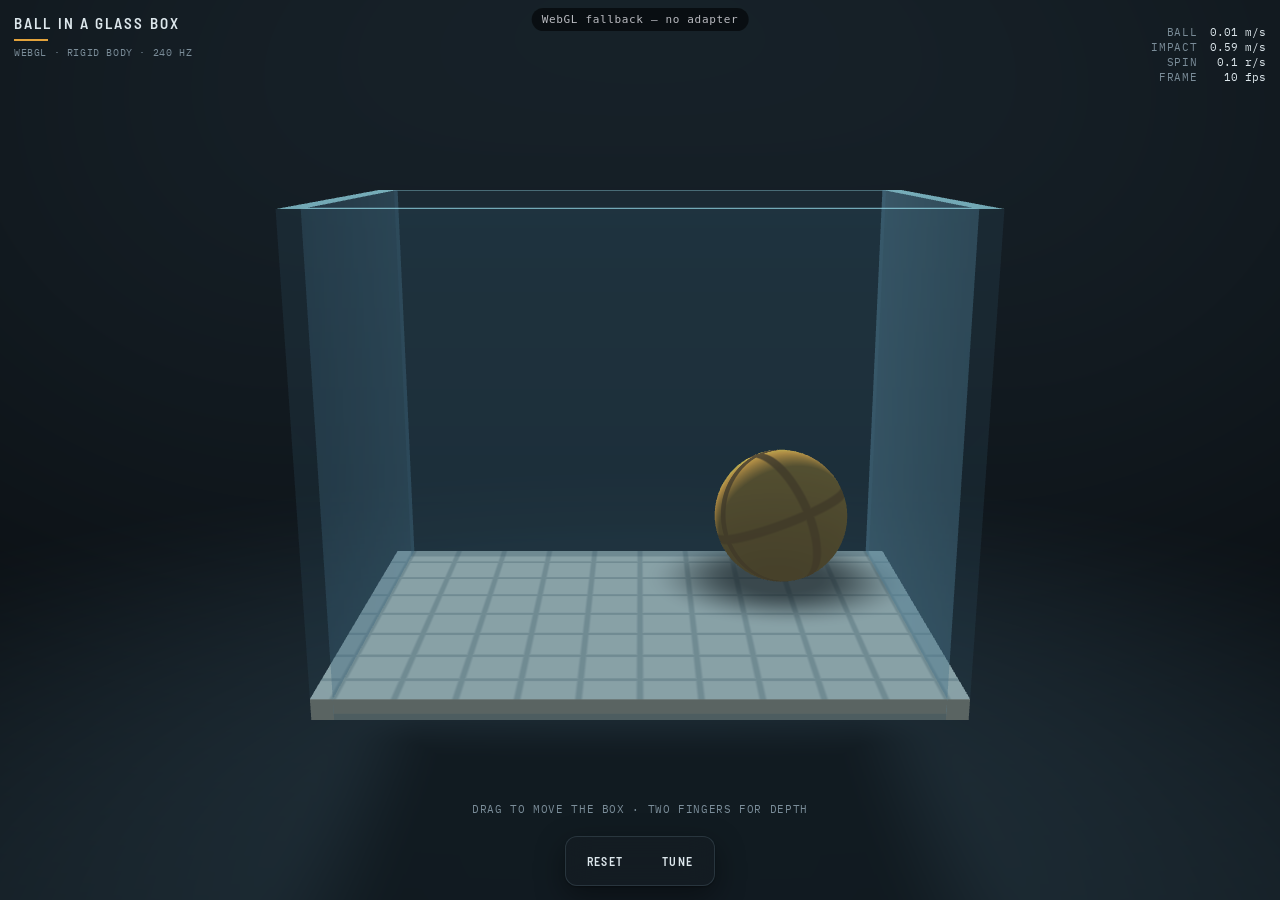
==== commit 53494251: "Bring the demos up to the fridayvfx.com LAB version: WebGPU with WebGL fallback, three new demos - b" ====
--- a/ball-in-box/index.html
+++ b/ball-in-box/index.html
@@ -1,18 +1,7 @@
-<!doctype html>
-<html lang="en">
-<head>
-<meta charset="utf-8">
-<meta name="viewport" content="width=device-width, initial-scale=1, maximum-scale=1, user-scalable=no, viewport-fit=cover">
-<meta name="theme-color" content="#0E1317" media="(prefers-color-scheme: dark)">
-<meta name="theme-color" content="#E9EEF0" media="(prefers-color-scheme: light)">
-<meta name="apple-mobile-web-app-capable" content="yes">
-<meta name="mobile-web-app-capable" content="yes">
-<meta name="description" content="A brass test mass loose inside an open-topped glass box. Drag the box; the ball answers with real rigid-body physics.">
-<!--CONTENT-START-->
-<title>Ball in a Glass Box</title>
-<link rel="preconnect" href="https://fonts.googleapis.com">
-<link rel="preconnect" href="https://fonts.gstatic.com" crossorigin>
-<link rel="stylesheet" href="https://fonts.googleapis.com/css2?family=Barlow+Semi+Condensed:wght@400;500;600&family=IBM+Plex+Mono:wght@400;500&display=swap">
+<!doctype html><html lang="en" data-theme="dark"><head><meta charset=utf-8>
+<title>Ball in a Glass Box</title><meta name=viewport content="width=device-width,initial-scale=1"></head><body>
+
+<link rel="stylesheet" href="../fonts/fonts.css">
 <style>
 /* ---- tokens : light is the bare :root, dark redefines only values ---- */
 :root{
@@ -194,19 +183,34 @@
 #fallback strong{ display:block; margin-bottom:10px; color:var(--text);
   font-size:15px; font-weight:600; letter-spacing:.14em; text-transform:uppercase; }
 
+
+/* ---- Kompaktstufe: Handy und Einbettung im Rahmen. Nur kleine Fenster,
+   der Desktop bleibt wie er ist. ---- */
+@media (max-width: 640px), (max-height: 460px){
+  .plate p, .telemetry, .hint{ display:none; }
+  .plate h1{ font-size:12px; }
+  .plate .rule{ display:none; }
+  .hud{ padding:8px; }
+  .hud.bc{ gap:6px; }
+  .bar{ padding:3px; gap:3px; }
+  button{ font-size:10px; padding:6px 9px; min-height:30px; letter-spacing:.08em; }
+  .tuner{ max-height:min(52vh, 320px); padding:9px 10px; gap:6px; }
+  .row label, .row output{ font-size:10px; }
+  input[type=range]{ height:18px; }
+}
 @media (prefers-reduced-motion: reduce){
   *{ transition-duration:.01ms !important; }
 }
 </style>
-</head>
-<body>
+
+
 <div id="stage"><canvas id="gl" aria-label="Interactive physics simulation: a brass ball inside an open-topped glass box"></canvas></div>
 
 <div class="hud tl">
   <div class="plate">
     <h1>Ball in a Glass Box</h1>
     <div class="rule"></div>
-    <p>WebGL &middot; rigid body &middot; 240&nbsp;Hz</p>
+    <p>WebGPU &middot; rigid body &middot; 240&nbsp;Hz</p>
   </div>
 </div>
 
@@ -243,8 +247,8 @@
 
 <div id="fallback">
   <div>
-    <strong>WebGL unavailable</strong>
-    <p id="fallbackMsg">This browser could not start a WebGL context. Try Safari or Chrome with hardware acceleration enabled.</p>
+    <strong>WebGPU unavailable</strong>
+    <p id="fallbackMsg">This browser could not start a WebGPU context. Try Chrome, Edge or Safari with hardware acceleration enabled.</p>
   </div>
 </div>
 
@@ -254,13 +258,18 @@
 
 /* =========================================================================
    Ball in a Glass Box
-   Raw WebGL 1.0, no libraries. A brass test mass tumbles inside an
+   Raw WebGPU, no libraries. A brass test mass tumbles inside an
    open-topped acrylic box that the viewer drags around by touch.
 
    Sim runs at a fixed 240 Hz on its own accumulator, decoupled from the
    frame rate. Contacts are sphere-vs-AABB against the five wall slabs, in
    the box's local frame, so the rim, the outer faces and the inside all
    collide correctly and the ball can genuinely be thrown out of the top.
+
+   Portierung (September 2026): HTML, CSS, Bedienung, Physik und Telemetrie
+   sind aus der WebGL-Fassung unveraendert uebernommen; neu ist nur die
+   Darstellung (WGSL, ein Render-Pass mit MSAA 4x, Tiefe 0…1). Fehlt WebGPU
+   oder scheitert die Pipeline-Anlage, laedt die Seite webgl.html#fallback.
    ========================================================================= */
 
 /* ---------------------------------------------------------------- config */
@@ -293,6 +302,17 @@
   return o;
 }
 
+// WebGPU-Clip-Raum: die Tiefe liegt in [0, 1], WebGL hatte [-1, 1]. Die dritte
+// Zeile der spaltenweise gespeicherten Projektion wird dafuer umgerechnet
+// (z' = 0.5 z + 0.5 w); alles andere bleibt, also auch Kamera und Bildwinkel.
+function tiefe01(p) {
+  p[2]  = 0.5 * p[2]  + 0.5 * p[3];
+  p[6]  = 0.5 * p[6]  + 0.5 * p[7];
+  p[10] = 0.5 * p[10] + 0.5 * p[11];
+  p[14] = 0.5 * p[14] + 0.5 * p[15];
+  return p;
+}
+
 function lookAt(o, ex, ey, ez, cx, cy, cz) {
   var zx = ex - cx, zy = ey - cy, zz = ez - cz;
   var l = 1 / Math.hypot(zx, zy, zz); zx *= l; zy *= l; zz *= l;
@@ -357,68 +377,58 @@
   return o;
 }
 
-/* ------------------------------------------------------------ gl context */
+/* --------------------------------------------------------- WebGPU-Start */
 var canvas = document.getElementById("gl");
-var gl = null;
-try {
-  var opts = { antialias: true, alpha: false, depth: true, stencil: false,
-               premultipliedAlpha: false, powerPreference: "high-performance" };
-  gl = canvas.getContext("webgl", opts) || canvas.getContext("experimental-webgl", opts);
-} catch (err) { gl = null; }
-
-if (!gl) {
+var device = null, context = null, format = null;
+
+// Das vorhandene Hinweis-Overlay, nur noch fuer Geraeteverlust zur Laufzeit.
+function zeigeHinweis(text) {
+  document.getElementById("fallbackMsg").textContent = text;
   document.getElementById("fallback").classList.add("show");
-  return;
-}
-
-function compile(type, src, label) {
-  var s = gl.createShader(type);
-  gl.shaderSource(s, src);
-  gl.compileShader(s);
-  if (!gl.getShaderParameter(s, gl.COMPILE_STATUS)) {
-    throw new Error(label + ": " + gl.getShaderInfoLog(s));
-  }
-  return s;
-}
-
-function program(vsrc, fsrc, label) {
-  var p = gl.createProgram();
-  gl.attachShader(p, compile(gl.VERTEX_SHADER, vsrc, label + " vs"));
-  gl.attachShader(p, compile(gl.FRAGMENT_SHADER, fsrc, label + " fs"));
-  gl.linkProgram(p);
-  if (!gl.getProgramParameter(p, gl.LINK_STATUS)) {
-    throw new Error(label + " link: " + gl.getProgramInfoLog(p));
-  }
-  // cache every active uniform + attribute location on the program object
-  p.u = {}; p.a = {};
-  var n = gl.getProgramParameter(p, gl.ACTIVE_UNIFORMS), i, info;
-  for (i = 0; i < n; i++) { info = gl.getActiveUniform(p, i); p.u[info.name] = gl.getUniformLocation(p, info.name); }
-  n = gl.getProgramParameter(p, gl.ACTIVE_ATTRIBUTES);
-  for (i = 0; i < n; i++) { info = gl.getActiveAttrib(p, i); p.a[info.name] = gl.getAttribLocation(p, info.name); }
-  return p;
-}
-
-function mesh(positions, normals, indices) {
-  var m = {
-    pos: gl.createBuffer(), nor: gl.createBuffer(), idx: gl.createBuffer(), count: indices.length
+}
+
+function rueckfall(grund) {
+	console.error("WebGPU unavailable (" + grund + "), switching to the WebGL version");
+	location.replace("webgl.html#fallback=" + encodeURIComponent(grund));
+}
+async function starteWebGPU(canvas) {
+	if (!navigator.gpu) return rueckfall(window.isSecureContext ? "no navigator.gpu" : "insecure context, WebGPU needs https or localhost");
+	var adapter = await navigator.gpu.requestAdapter();
+	if (!adapter) return rueckfall("no adapter");
+	var device = await adapter.requestDevice();
+	device.addEventListener("uncapturederror", function (e) { console.error("WebGPU:", e.error.message); });
+	device.lost.then(function (info) { if (info.reason !== "destroyed") zeigeHinweis("GPU device lost: " + info.message); });
+	var context = canvas.getContext("webgpu");
+	var format = navigator.gpu.getPreferredCanvasFormat();
+	context.configure({ device: device, format: format, alphaMode: "opaque" });
+	return { adapter: adapter, device: device, context: context, format: format };
+}
+
+/* ---------------------------------------------------------------- Puffer */
+// writeBuffer verlangt Datenlaengen als Vielfache von 4 Byte; Float32 passt
+// immer, der Uint16-Indexpuffer wird bei ungerader Anzahl um einen Eintrag
+// verlaengert (der Draw nutzt weiterhin nur count Indizes).
+function puffer(arr, usage, label) {
+  var b = device.createBuffer({ label: label, size: arr.byteLength, usage: usage | GPUBufferUsage.COPY_DST });
+  device.queue.writeBuffer(b, 0, arr);
+  return b;
+}
+
+function mesh(positions, normals, indices, label) {
+  var idx = new Uint16Array(indices.length + (indices.length & 1));
+  idx.set(indices);
+  return {
+    pos: puffer(new Float32Array(positions), GPUBufferUsage.VERTEX, label + " pos"),
+    nor: puffer(new Float32Array(normals),   GPUBufferUsage.VERTEX, label + " nor"),
+    idx: puffer(idx, GPUBufferUsage.INDEX, label + " idx"),
+    count: indices.length
   };
-  gl.bindBuffer(gl.ARRAY_BUFFER, m.pos);
-  gl.bufferData(gl.ARRAY_BUFFER, new Float32Array(positions), gl.STATIC_DRAW);
-  gl.bindBuffer(gl.ARRAY_BUFFER, m.nor);
-  gl.bufferData(gl.ARRAY_BUFFER, new Float32Array(normals), gl.STATIC_DRAW);
-  gl.bindBuffer(gl.ELEMENT_ARRAY_BUFFER, m.idx);
-  gl.bufferData(gl.ELEMENT_ARRAY_BUFFER, new Uint16Array(indices), gl.STATIC_DRAW);
-  return m;
-}
-
-function bindMesh(prog, m) {
-  gl.bindBuffer(gl.ARRAY_BUFFER, m.pos);
-  gl.enableVertexAttribArray(prog.a.aPos);
-  gl.vertexAttribPointer(prog.a.aPos, 3, gl.FLOAT, false, 0, 0);
-  gl.bindBuffer(gl.ARRAY_BUFFER, m.nor);
-  gl.enableVertexAttribArray(prog.a.aNor);
-  gl.vertexAttribPointer(prog.a.aNor, 3, gl.FLOAT, false, 0, 0);
-  gl.bindBuffer(gl.ELEMENT_ARRAY_BUFFER, m.idx);
+}
+
+function setMesh(pass, m) {
+  pass.setVertexBuffer(0, m.pos);
+  pass.setVertexBuffer(1, m.nor);
+  pass.setIndexBuffer(m.idx, "uint16");
 }
 
 /* -------------------------------------------------------------- geometry */
@@ -447,7 +457,7 @@
     }
     I.push(base, base + 1, base + 2, base, base + 2, base + 3);
   }
-  return mesh(P, N, I);
+  return mesh(P, N, I, "cube");
 }
 
 // unit-radius UV sphere
@@ -467,7 +477,7 @@
       I.push(a, b, a + 1, a + 1, b, b + 1);
     }
   }
-  return mesh(P, N, I);
+  return mesh(P, N, I, "sphere");
 }
 
 // flat quad in the XZ plane, side 1, +Y normal
@@ -475,160 +485,168 @@
   return mesh(
     [-0.5, 0, -0.5,  0.5, 0, -0.5,  0.5, 0, 0.5, -0.5, 0, 0.5],
     [0, 1, 0,  0, 1, 0,  0, 1, 0,  0, 1, 0],
-    [0, 2, 1, 0, 3, 2]
+    [0, 2, 1, 0, 3, 2],
+    "plane"
   );
 }
 
-var CUBE   = buildCube();
-var SPHERE = buildSphere(56, 34);
-var PLANE  = buildPlane();
+var CUBE = null, SPHERE = null, PLANE = null;   // entstehen in init(), sobald das Geraet da ist
 
 /* --------------------------------------------------------------- shaders */
-var VS_LIT = [
-"precision highp float;",
-"attribute vec3 aPos;",
-"attribute vec3 aNor;",
-"uniform mat4 uVP;",
-"uniform mat4 uModel;",
-"uniform mat3 uNMat;",
-"varying vec3 vW;",
-"varying vec3 vN;",
-"varying vec3 vL;",
-"void main(){",
-"  vec4 w = uModel * vec4(aPos, 1.0);",
-"  vW = w.xyz;",
-"  vN = uNMat * aNor;",
-"  vL = aPos;",
-"  gl_Position = uVP * w;",
-"}"
-].join("\n");
-
-var FS_LIT = [
-"precision highp float;",
-"varying vec3 vW;",
-"varying vec3 vN;",
-"varying vec3 vL;",
-"uniform vec3  uCam;",
-"uniform vec3  uBase;",
-"uniform vec3  uTint;",
-"uniform vec3  uScale;",
-"uniform float uAlpha;",
-"uniform float uMode;",     // 0 glass wall | 1 box floor | 2 ball | 3 ground
-"uniform vec3  uKey;",
-"uniform vec3  uFill;",
-"uniform vec3  uLdir;",
-"uniform float uGlow;",
-"uniform vec3  uGlowCol;",
-"uniform vec3  uBallProj;", // box-local x, z, shadow strength  (mode 1)
-"uniform vec4  uBoxProj;",  // world x, z, softness, strength   (mode 3)
-"uniform vec2  uBoxHalf;",  // box footprint half-extents       (mode 3)
-"uniform float uR;",
-"",
-"vec3 shoulder(vec3 c){",
-"  vec3 k = vec3(0.82);",
-"  vec3 d = max(c - k, vec3(0.0));",
-"  return min(c, k) + d / (1.0 + d / (1.0 - k));",
-"}",
-"",
-"void main(){",
-"  vec3 N = normalize(vN);",
-"  vec3 V = normalize(uCam - vW);",
-"  vec3 L = normalize(uLdir);",
-"  vec3 H = normalize(L + V);",
-"  float ndl = max(dot(N, L), 0.0);",
-"  float ndv = max(dot(N, V), 0.0);",
-"  float ndh = max(dot(N, H), 0.0);",
-"  float fres = pow(1.0 - ndv, 3.0);",
-"  vec3  lp = vL * uScale;",
-"  vec3  col;",
-"  float alpha = uAlpha;",
-"",
-"  if (uMode < 0.5) {",
-/* ---- acrylic wall: thin, mostly transparent, bright at grazing angles */
-"    float spec = pow(ndh, 120.0);",
-"    col  = uBase * uFill * 0.90;",
-"    col += uBase * uKey * ndl * 0.32;",
-"    col += uKey * spec * 1.30;",
-"    col += uBase * fres * 0.70;",
-"    col += uGlowCol * uGlow * (0.35 + 0.9 * fres);",
-"    alpha = clamp(uAlpha + fres * 0.46 + spec * 0.60 + ndl * 0.24 + uGlow * 0.30, 0.0, 1.0);",
-"",
-"  } else if (uMode < 1.5) {",
-/* ---- box floor: milled plate with a fine grid, plus the ball's shadow */
-"    vec3 albedo = uBase;",
-"    if (N.y > 0.5) {",
-"      vec2 q = abs(fract(lp.xz / 0.148 - 0.5) - 0.5) * 0.148;",
-"      float d = min(q.x, q.y);",
-"      float line = 1.0 - smoothstep(0.0035, 0.0125, d);",
-"      albedo = mix(albedo, uTint, line * 0.42);",
-"      float bd = length(lp.xz - uBallProj.xy);",
-"      float sh = (1.0 - smoothstep(uR * 0.55, uR * 2.05, bd)) * uBallProj.z;",
-"      albedo *= mix(1.0, 0.30, sh);",
-"    }",
-"    col  = albedo * (uFill * (0.40 + 0.60 * max(N.y, 0.0)) * 0.90 + uKey * ndl * 1.02);",
-"    col += uKey * pow(ndh, 34.0) * 0.12;",
-"    col += uGlowCol * uGlow * 0.5;",
-"",
-"  } else if (uMode < 2.5) {",
-/* ---- brass reference sphere: three orthogonal great circles so spin reads */
-"    vec3 p = normalize(vL);",
-"    float b = max(max(smoothstep(0.098, 0.052, abs(p.y)),",
-"                      smoothstep(0.098, 0.052, abs(p.x))),",
-"                      smoothstep(0.098, 0.052, abs(p.z)));",
-"    vec3 albedo = mix(uBase, uTint, b);",
-"    float sheen = 0.5 + 0.5 * N.y;",
-"    col  = albedo * (uFill * (0.30 + 0.70 * sheen) * 0.80 + uKey * ndl * 1.32);",
-"    col += uKey * pow(ndh, 30.0) * 1.45 * (1.0 - b * 0.70);",
-"    col += uBase * fres * 0.32;",
-"",
-"  } else {",
-/* ---- studio ground: a soft pool of light carrying the box's cast shadow */
-"    float r = length(vW.xz - vec2(0.0)) / max(uScale.x * 0.5, 0.001);",
-"    float pool = 1.0 - smoothstep(0.10, 0.92, r);",
-"    vec2 d = abs(vW.xz - uBoxProj.xy) - uBoxHalf;",
-"    float sd = length(max(d, vec2(0.0))) + min(max(d.x, d.y), 0.0);",
-"    float sh = (1.0 - smoothstep(-uBoxProj.z * 0.30, uBoxProj.z, sd)) * uBoxProj.w;",
-"    col = mix(uBase, uTint, sh);",
-"    alpha = pool * mix(uAlpha, 1.0, sh * 0.8);",
-"  }",
-"",
-"  gl_FragColor = vec4(shoulder(col), alpha);",
-"}"
-].join("\n");
-
-var VS_BG = [
-"precision highp float;",
-"attribute vec2 aPos;",
-"varying vec2 vUv;",
-"void main(){ vUv = aPos * 0.5 + 0.5; gl_Position = vec4(aPos, 0.0, 1.0); }"
-].join("\n");
-
-var FS_BG = [
-"precision highp float;",
-"varying vec2 vUv;",
-"uniform vec3 uTop;",
-"uniform vec3 uBot;",
-"void main(){",
-"  vec3 c = mix(uBot, uTop, pow(clamp(vUv.y, 0.0, 1.0), 0.85));",
-"  float v = distance(vUv, vec2(0.5, 0.55));",
-"  c *= 1.0 - smoothstep(0.28, 0.95, v) * 0.42;",
-"  gl_FragColor = vec4(c, 1.0);",
-"}"
-].join("\n");
-
-var progLit, progBg, bgBuf;
-try {
-  progLit = program(VS_LIT, FS_LIT, "lit");
-  progBg  = program(VS_BG, FS_BG, "bg");
-} catch (err) {
-  document.getElementById("fallbackMsg").textContent =
-    "This browser started WebGL but rejected the shaders. " + err.message;
-  document.getElementById("fallback").classList.add("show");
-  return;
-}
-bgBuf = gl.createBuffer();
-gl.bindBuffer(gl.ARRAY_BUFFER, bgBuf);
-gl.bufferData(gl.ARRAY_BUFFER, new Float32Array([-1, -1, 3, -1, -1, 3]), gl.STATIC_DRAW);
+// Ein Shader fuer alle beleuchteten Objekte, wie in der WebGL-Fassung ueber
+// einen Modus verzweigt. Die Byte-Offsets im Kommentar sind die Offsets, mit
+// denen schreibeBild() und schreibeObjekt() die Uniform-Puffer fuellen.
+var WGSL_LIT = `
+struct Frame {
+  vp      : mat4x4<f32>,   // Byte 0
+  camR    : vec4<f32>,     // Byte 64   xyz Kamera, w Kugelradius
+  key     : vec4<f32>,     // Byte 80
+  fill    : vec4<f32>,     // Byte 96
+  ldir    : vec4<f32>,     // Byte 112
+  glowCol : vec4<f32>,     // Byte 128
+  boxProj : vec4<f32>,     // Byte 144  Welt x, z, Weichheit, Staerke   (Modus 3)
+  boxHalf : vec4<f32>,     // Byte 160  xy halbe Grundflaeche des Kastens (Modus 3)
+};                         // 176 Byte
+
+struct Obj {
+  model    : mat4x4<f32>,  // Byte 0
+  nmat     : mat3x3<f32>,  // Byte 64   drei Spalten zu je 16 Byte
+  base     : vec4<f32>,    // Byte 112
+  tint     : vec4<f32>,    // Byte 128
+  scale    : vec4<f32>,    // Byte 144  xyz Skalierung, w Alpha
+  ballProj : vec4<f32>,    // Byte 160  Kasten-lokal x, z, Schattenstaerke (Modus 1)
+  modeGlow : vec4<f32>,    // Byte 176  x Modus: 0 Glaswand | 1 Kastenboden | 2 Kugel | 3 Grund; y Glow
+};                         // 192 Byte, Schrittweite im Puffer 256
+
+@group(0) @binding(0) var<uniform> F : Frame;
+@group(0) @binding(1) var<uniform> O : Obj;
+
+struct VOut {
+  @builtin(position) clip : vec4<f32>,
+  @location(0) w : vec3<f32>,
+  @location(1) n : vec3<f32>,
+  @location(2) l : vec3<f32>,
+};
+
+@vertex fn vs(@location(0) pos : vec3<f32>, @location(1) nor : vec3<f32>) -> VOut {
+  var o : VOut;
+  let w = O.model * vec4<f32>(pos, 1.0);
+  o.w = w.xyz;
+  o.n = O.nmat * nor;
+  o.l = pos;
+  o.clip = F.vp * w;
+  return o;
+}
+
+fn shoulder(c : vec3<f32>) -> vec3<f32> {
+  let k = vec3<f32>(0.82);
+  let d = max(c - k, vec3<f32>(0.0));
+  return min(c, k) + d / (1.0 + d / (1.0 - k));
+}
+
+@fragment fn fs(v : VOut) -> @location(0) vec4<f32> {
+  let N = normalize(v.n);
+  let V = normalize(F.camR.xyz - v.w);
+  let L = normalize(F.ldir.xyz);
+  let H = normalize(L + V);
+  let ndl = max(dot(N, L), 0.0);
+  let ndv = max(dot(N, V), 0.0);
+  let ndh = max(dot(N, H), 0.0);
+  let fres = pow(1.0 - ndv, 3.0);
+  let lp = v.l * O.scale.xyz;
+  let base = O.base.xyz;
+  let tint = O.tint.xyz;
+  let key = F.key.xyz;
+  let fill = F.fill.xyz;
+  let mode = O.modeGlow.x;
+  let glow = O.modeGlow.y;
+  var col = vec3<f32>(0.0);
+  var alpha = O.scale.w;
+
+  if (mode < 0.5) {
+    // Acrylwand: duenn, fast durchsichtig, hell bei streifendem Blick
+    let spec = pow(ndh, 120.0);
+    col  = base * fill * 0.90;
+    col += base * key * ndl * 0.32;
+    col += key * spec * 1.30;
+    col += base * fres * 0.70;
+    col += F.glowCol.xyz * glow * (0.35 + 0.9 * fres);
+    alpha = clamp(O.scale.w + fres * 0.46 + spec * 0.60 + ndl * 0.24 + glow * 0.30, 0.0, 1.0);
+
+  } else if (mode < 1.5) {
+    // Kastenboden: gefraeste Platte mit feinem Raster, dazu der Kugelschatten
+    var albedo = base;
+    if (N.y > 0.5) {
+      let q = abs(fract(lp.xz / 0.148 - 0.5) - 0.5) * 0.148;
+      let d = min(q.x, q.y);
+      let line = 1.0 - smoothstep(0.0035, 0.0125, d);
+      albedo = mix(albedo, tint, line * 0.42);
+      let bd = length(lp.xz - O.ballProj.xy);
+      let sh = (1.0 - smoothstep(F.camR.w * 0.55, F.camR.w * 2.05, bd)) * O.ballProj.z;
+      albedo *= mix(1.0, 0.30, sh);
+    }
+    col  = albedo * (fill * (0.40 + 0.60 * max(N.y, 0.0)) * 0.90 + key * ndl * 1.02);
+    col += key * pow(ndh, 34.0) * 0.12;
+    col += F.glowCol.xyz * glow * 0.5;
+
+  } else if (mode < 2.5) {
+    // Messingkugel: drei Grosskreise, damit die Drehung sichtbar ist. GLSL
+    // hatte smoothstep mit vertauschten Kanten; hier explizit 1 - smoothstep,
+    // das ist dieselbe Kurve.
+    let p = normalize(v.l);
+    let b = max(max(1.0 - smoothstep(0.052, 0.098, abs(p.y)),
+                    1.0 - smoothstep(0.052, 0.098, abs(p.x))),
+                    1.0 - smoothstep(0.052, 0.098, abs(p.z)));
+    let albedo = mix(base, tint, b);
+    let sheen = 0.5 + 0.5 * N.y;
+    col  = albedo * (fill * (0.30 + 0.70 * sheen) * 0.80 + key * ndl * 1.32);
+    col += key * pow(ndh, 30.0) * 1.45 * (1.0 - b * 0.70);
+    col += base * fres * 0.32;
+
+  } else {
+    // Studioboden: weicher Lichtteppich mit dem Schlagschatten des Kastens
+    let r = length(v.w.xz - vec2<f32>(0.0)) / max(O.scale.x * 0.5, 0.001);
+    let pool = 1.0 - smoothstep(0.10, 0.92, r);
+    let d = abs(v.w.xz - F.boxProj.xy) - F.boxHalf.xy;
+    let sd = length(max(d, vec2<f32>(0.0))) + min(max(d.x, d.y), 0.0);
+    let sh = (1.0 - smoothstep(-F.boxProj.z * 0.30, F.boxProj.z, sd)) * F.boxProj.w;
+    col = mix(base, tint, sh);
+    alpha = pool * mix(O.scale.w, 1.0, sh * 0.8);
+  }
+
+  return vec4<f32>(shoulder(col), alpha);
+}
+`;
+
+// Hintergrund: ein bildschirmfuellendes Dreieck. Die uv kommt aus der
+// Clip-Position (in beiden APIs y nach oben), nicht aus @builtin(position),
+// darum ist hier nichts zu spiegeln.
+var WGSL_BG = `
+struct Bg {
+  top : vec4<f32>,   // Byte 0
+  bot : vec4<f32>,   // Byte 16
+};                   // 32 Byte
+@group(0) @binding(0) var<uniform> B : Bg;
+
+struct BgOut {
+  @builtin(position) clip : vec4<f32>,
+  @location(0) uv : vec2<f32>,
+};
+
+@vertex fn vs(@location(0) pos : vec2<f32>) -> BgOut {
+  var o : BgOut;
+  o.uv = pos * 0.5 + 0.5;
+  o.clip = vec4<f32>(pos, 0.0, 1.0);
+  return o;
+}
+
+@fragment fn fs(v : BgOut) -> @location(0) vec4<f32> {
+  var c = mix(B.bot.xyz, B.top.xyz, pow(clamp(v.uv.y, 0.0, 1.0), 0.85));
+  let d = distance(v.uv, vec2<f32>(0.5, 0.55));
+  c *= 1.0 - smoothstep(0.28, 0.95, d) * 0.42;
+  return vec4<f32>(c, 1.0);
+}
+`;
 
 /* ------------------------------------------------------- palette binding */
 // The scene reads its colours from the same CSS custom properties as the
@@ -835,14 +853,6 @@
 var bounds = { x: 0.8, up: 0.8, dn: 0.4, z: CFG.dragZ };
 var W = 1, H = 1, cssH = 1;
 
-// uniform locations, defaulted to null so an optimised-out name is a no-op
-function L(p, n) { return (p.u[n] === undefined) ? null : p.u[n]; }
-var LU = {}, BU = {};
-["uVP","uModel","uNMat","uCam","uBase","uTint","uScale","uAlpha","uMode","uKey",
- "uFill","uLdir","uGlow","uGlowCol","uBallProj","uBoxProj","uBoxHalf","uR"]
-  .forEach(function (n) { LU[n] = L(progLit, n); });
-["uTop","uBot"].forEach(function (n) { BU[n] = L(progBg, n); });
-
 function clampWant() {
   want.x = Math.max(-bounds.x,  Math.min(bounds.x,  want.x));
   want.y = Math.max(-bounds.dn, Math.min(bounds.up, want.y));
@@ -858,6 +868,7 @@
   H = Math.max(1, Math.round(ch * dpr));
   if (canvas.width !== W)  canvas.width = W;
   if (canvas.height !== H) canvas.height = H;
+  // Tiefen- und MSAA-Textur folgen der neuen Groesse beim naechsten draw()
 
   var aspect = W / H, tanH = Math.tan(CFG.fov * 0.5);
   // pull back far enough to frame the box plus room to drag it, but never so
@@ -878,6 +889,7 @@
   cam.wpp = (2 * cam.dist * tanH) / ch;     // world units per CSS pixel at the box
 
   perspective(proj, CFG.fov, aspect, 0.1, 60);
+  tiefe01(proj);
   lookAt(view, cam.ex, cam.ey, cam.ez, 0, CFG.frameY, 0);
   mul(vp, proj, view);
   clampWant();
@@ -989,91 +1001,138 @@
 slider("sE", "oE", "e",  function (v) { return v.toFixed(2); });
 slider("sF", "oF", "mu", function (v) { return v.toFixed(2); });
 
-/* ------------------------------------------------------------------- draw */
-function setObj(mode, base, tint, sx, sy, sz, alpha, glow) {
-  gl.uniform1f(LU.uMode, mode);
-  gl.uniform3fv(LU.uBase, base);
-  gl.uniform3fv(LU.uTint, tint);
-  gl.uniform3f(LU.uScale, sx, sy, sz);
-  gl.uniform1f(LU.uAlpha, alpha);
-  gl.uniform1f(LU.uGlow, glow);
-}
-
-var order = [0, 1, 2, 3], key = [0, 0, 0, 0];
-
-function draw() {
-  gl.viewport(0, 0, W, H);
-
-  /* backdrop: a full-screen triangle, no depth involvement */
-  gl.disable(gl.DEPTH_TEST); gl.disable(gl.CULL_FACE); gl.disable(gl.BLEND);
-  gl.depthMask(false);
-  gl.useProgram(progBg);
-  gl.bindBuffer(gl.ARRAY_BUFFER, bgBuf);
-  gl.enableVertexAttribArray(progBg.a.aPos);
-  gl.vertexAttribPointer(progBg.a.aPos, 2, gl.FLOAT, false, 0, 0);
-  gl.uniform3fv(BU.uTop, PAL.top);
-  gl.uniform3fv(BU.uBot, PAL.bot);
-  gl.drawArrays(gl.TRIANGLES, 0, 3);
-
-  gl.depthMask(true);
-  gl.clear(gl.DEPTH_BUFFER_BIT);
-  gl.enable(gl.DEPTH_TEST);
-  gl.enable(gl.CULL_FACE); gl.cullFace(gl.BACK);
-
-  gl.useProgram(progLit);
-  gl.uniformMatrix4fv(LU.uVP, false, vp);
-  gl.uniform3f(LU.uCam, cam.ex, cam.ey, cam.ez);
-  gl.uniform3fv(LU.uKey, PAL.key);
-  gl.uniform3fv(LU.uFill, PAL.fill);
-  gl.uniform3fv(LU.uGlowCol, PAL.brass);
-  gl.uniform3f(LU.uLdir, LDIR[0], LDIR[1], LDIR[2]);
-  gl.uniform1f(LU.uR, CFG.R);
-  // every cube/plane here is axis-aligned, so an identity normal matrix is
-  // exact once the fragment shader renormalises
-  gl.uniformMatrix3fv(LU.uNMat, false, IDENT3);
-
-  /* studio ground with the box's cast shadow */
+/* ------------------------------------------------ Pipelines und Uniforms */
+// Ein Render-Pass je Bild: Hintergrund, Studioboden (geblendet, schreibt
+// Tiefe), Kastenboden und Kugel (deckend), dann die vier Glaswaende von
+// hinten nach vorn (geblendet, ohne Tiefenschreiben) - dieselbe Reihenfolge
+// und dieselben Zustaende wie in der WebGL-Fassung, nur als drei Pipelines.
+var pipeBg = null, pipeGround = null, pipeOpaque = null, pipeGlass = null;
+var litBind = null, bgBind = null;
+var frameBuf = null, objBuf = null, bgBuf = null, bgVerts = null;
+
+var FRAME_FLOATS = 44;                    // 176 Byte, siehe struct Frame
+var OBJ_STRIDE = 256, OBJ_N = 7;          // Grund, Kastenboden, Kugel, vier Waende
+var frameData = new Float32Array(FRAME_FLOATS);
+var objData   = new Float32Array(OBJ_STRIDE / 4 * OBJ_N);
+var bgData    = new Float32Array(8);
+var objOffsets = new Uint32Array(OBJ_N);  // dynamische Offsets in den Objektpuffer
+for (var oi = 0; oi < OBJ_N; oi++) objOffsets[oi] = oi * OBJ_STRIDE;
+
+var msaaTex = null, depthTex = null, msaaView = null, depthView = null;
+var zielW = 0, zielH = 0;
+var verloren = false;
+
+var BLEND = {
+  color: { srcFactor: "src-alpha", dstFactor: "one-minus-src-alpha", operation: "add" },
+  alpha: { srcFactor: "src-alpha", dstFactor: "one-minus-src-alpha", operation: "add" }
+};
+
+async function shaderModul(code, label) {
+  var m = device.createShaderModule({ label: label, code: code });
+  var info = await m.getCompilationInfo();
+  for (var i = 0; i < info.messages.length; i++) {
+    var msg = info.messages[i];
+    var text = "WGSL " + label + " " + msg.type + " (line " + msg.lineNum + ":" + msg.linePos + "): " + msg.message;
+    if (msg.type === "error") console.error(text); else console.warn(text);
+  }
+  return m;
+}
+
+// liefert ein Promise: die Pipelines werden asynchron und parallel uebersetzt,
+// das verkuerzt den kalten Start deutlich gegenueber createRenderPipeline
+function litPipeline(label, layout, modul, blend, depthWrite) {
+  var target = { format: format };
+  if (blend) target.blend = BLEND;
+  return device.createRenderPipelineAsync({
+    label: label,
+    layout: layout,
+    vertex: { module: modul, entryPoint: "vs", buffers: [
+      { arrayStride: 12, attributes: [{ shaderLocation: 0, offset: 0, format: "float32x3" }] },
+      { arrayStride: 12, attributes: [{ shaderLocation: 1, offset: 0, format: "float32x3" }] }
+    ] },
+    fragment: { module: modul, entryPoint: "fs", targets: [target] },
+    primitive: { topology: "triangle-list", cullMode: "back", frontFace: "ccw" },
+    depthStencil: { format: "depth24plus", depthWriteEnabled: depthWrite, depthCompare: "less" },
+    multisample: { count: 4 }
+  });
+}
+
+// MSAA-Farb- und Tiefentextur in Canvas-Groesse; bei Groessenaenderung neu,
+// die alten werden freigegeben.
+function sichereZiele() {
+  if (msaaTex && zielW === W && zielH === H) return;
+  if (msaaTex) msaaTex.destroy();
+  if (depthTex) depthTex.destroy();
+  msaaTex = device.createTexture({ label: "msaa", size: [W, H], sampleCount: 4, format: format,
+                                   usage: GPUTextureUsage.RENDER_ATTACHMENT });
+  depthTex = device.createTexture({ label: "depth", size: [W, H], sampleCount: 4, format: "depth24plus",
+                                    usage: GPUTextureUsage.RENDER_ATTACHMENT });
+  msaaView = msaaTex.createView();
+  depthView = depthTex.createView();
+  zielW = W; zielH = H;
+}
+
+// Objekt-Uniforms an festen Byte-Offsets (siehe struct Obj), ein Slot je Objekt
+function schreibeObjekt(slot, mdl, nm, base, tint, sx, sy, sz, alpha, mode, glow, bpx, bpz, bps) {
+  var o = slot * (OBJ_STRIDE / 4);
+  objData.set(mdl, o);                                                          // model    @ 0
+  objData[o + 16] = nm[0]; objData[o + 17] = nm[1]; objData[o + 18] = nm[2];    // nmat     @ 64
+  objData[o + 20] = nm[3]; objData[o + 21] = nm[4]; objData[o + 22] = nm[5];
+  objData[o + 24] = nm[6]; objData[o + 25] = nm[7]; objData[o + 26] = nm[8];
+  objData[o + 28] = base[0]; objData[o + 29] = base[1]; objData[o + 30] = base[2];   // base @ 112
+  objData[o + 32] = tint[0]; objData[o + 33] = tint[1]; objData[o + 34] = tint[2];   // tint @ 128
+  objData[o + 36] = sx; objData[o + 37] = sy; objData[o + 38] = sz; objData[o + 39] = alpha; // scale @ 144
+  objData[o + 40] = bpx; objData[o + 41] = bpz; objData[o + 42] = bps;         // ballProj @ 160
+  objData[o + 44] = mode; objData[o + 45] = glow;                               // modeGlow @ 176
+}
+
+// Bild-Uniforms an festen Byte-Offsets (siehe struct Frame)
+function schreibeBild() {
+  frameData.set(vp, 0);                                                         // vp       @ 0
+  frameData[16] = cam.ex; frameData[17] = cam.ey; frameData[18] = cam.ez; frameData[19] = CFG.R; // camR @ 64
+  frameData[20] = PAL.key[0];   frameData[21] = PAL.key[1];   frameData[22] = PAL.key[2];   // key     @ 80
+  frameData[24] = PAL.fill[0];  frameData[25] = PAL.fill[1];  frameData[26] = PAL.fill[2];  // fill    @ 96
+  frameData[28] = LDIR[0];      frameData[29] = LDIR[1];      frameData[30] = LDIR[2];      // ldir    @ 112
+  frameData[32] = PAL.brass[0]; frameData[33] = PAL.brass[1]; frameData[34] = PAL.brass[2]; // glowCol @ 128
   // shadow softness follows the gap under the box, so setting it down on the
   // floor tightens the contact instead of leaving a permanent soft blob
   var gap = Math.max(0.02, box.y - (CFG.hy + CFG.t) - CFG.groundY);
-  gl.enable(gl.BLEND);
-  gl.blendFunc(gl.SRC_ALPHA, gl.ONE_MINUS_SRC_ALPHA);
-  gl.uniform4f(LU.uBoxProj, box.x, box.z, 0.06 + gap * 0.44,
-               Math.max(0.05, Math.min(0.78, 0.78 - gap * 0.46)));
-  gl.uniform2f(LU.uBoxHalf, CFG.outW * 0.92, CFG.outD * 0.92);
-  trs(model, 0, CFG.groundY, 0, GSIZE, 1, GSIZE);
-  gl.uniformMatrix4fv(LU.uModel, false, model);
-  setObj(3, PAL.grnd, PAL.shade, GSIZE, 1, GSIZE, 0.88, 0);
-  bindMesh(progLit, PLANE);
-  gl.drawElements(gl.TRIANGLES, PLANE.count, gl.UNSIGNED_SHORT, 0);
-
-  gl.disable(gl.BLEND);
-
-  /* box floor - opaque, and it carries the ball's contact shadow */
+  frameData[36] = box.x; frameData[37] = box.z; frameData[38] = 0.06 + gap * 0.44;          // boxProj @ 144
+  frameData[39] = Math.max(0.05, Math.min(0.78, 0.78 - gap * 0.46));
+  frameData[40] = CFG.outW * 0.92; frameData[41] = CFG.outD * 0.92;                         // boxHalf @ 160
+
+  bgData[0] = PAL.top[0]; bgData[1] = PAL.top[1]; bgData[2] = PAL.top[2];
+  bgData[4] = PAL.bot[0]; bgData[5] = PAL.bot[1]; bgData[6] = PAL.bot[2];
+}
+
+/* ------------------------------------------------------------------- draw */
+var order = [0, 1, 2, 3], key = [0, 0, 0, 0];
+
+function draw() {
+  sichereZiele();
+  schreibeBild();
+
+  /* Objekt 0: studio ground with the box's cast shadow */
   var lx = ball.x - box.x, ly = ball.y - box.y, lz = ball.z - box.z;
   var above = Math.max(0, ly - (-CFG.hy + CFG.R));
   var bshade = Math.max(0, 1 - above / 1.05) * 0.9;
   if (Math.abs(lx) > CFG.hx + 0.3 || Math.abs(lz) > CFG.hz + 0.3) bshade = 0;
-  gl.uniform3f(LU.uBallProj, lx, lz, bshade);
-
+
+  trs(model, 0, CFG.groundY, 0, GSIZE, 1, GSIZE);
+  schreibeObjekt(0, model, IDENT3, PAL.grnd, PAL.shade, GSIZE, 1, GSIZE, 0.88, 3, 0, lx, lz, bshade);
+
+  /* Objekt 1: box floor - opaque, and it carries the ball's contact shadow */
   trs(model, box.x + FLOOR.c[0], box.y + FLOOR.c[1], box.z + FLOOR.c[2],
       FLOOR.s[0], FLOOR.s[1], FLOOR.s[2]);
-  gl.uniformMatrix4fv(LU.uModel, false, model);
-  setObj(1, PAL.floor, PAL.fline, FLOOR.s[0], FLOOR.s[1], FLOOR.s[2], 1, FLOOR.glow);
-  bindMesh(progLit, CUBE);
-  gl.drawElements(gl.TRIANGLES, CUBE.count, gl.UNSIGNED_SHORT, 0);
-
-  /* the ball - its own orientation supplies the normal matrix */
+  schreibeObjekt(1, model, IDENT3, PAL.floor, PAL.fline, FLOOR.s[0], FLOOR.s[1], FLOOR.s[2],
+                 1, 1, FLOOR.glow, lx, lz, bshade);
+
+  /* Objekt 2: the ball - its own orientation supplies the normal matrix */
   qrs(model, ball.q, ball.x, ball.y, ball.z, CFG.R);
   qm3(ballN, ball.q);
-  gl.uniformMatrix4fv(LU.uModel, false, model);
-  gl.uniformMatrix3fv(LU.uNMat, false, ballN);
-  setObj(2, PAL.ballA, PAL.ballB, 1, 1, 1, 1, 0);
-  bindMesh(progLit, SPHERE);
-  gl.drawElements(gl.TRIANGLES, SPHERE.count, gl.UNSIGNED_SHORT, 0);
-  gl.uniformMatrix3fv(LU.uNMat, false, IDENT3);
-
-  /* glass walls last, back to front, blended and not writing depth */
+  schreibeObjekt(2, model, ballN, PAL.ballA, PAL.ballB, 1, 1, 1, 1, 2, 0, lx, lz, bshade);
+
+  /* Objekte 3-6: glass walls, back to front, blended and not writing depth */
   var i, j, w;
   for (i = 0; i < 4; i++) {
     w = WALLS[i];
@@ -1086,20 +1145,57 @@
     for (j = i - 1; j >= 0 && key[order[j]] < ki; j--) order[j + 1] = order[j];
     order[j + 1] = oi;
   }
-
-  gl.enable(gl.BLEND);
-  gl.blendFunc(gl.SRC_ALPHA, gl.ONE_MINUS_SRC_ALPHA);
-  gl.depthMask(false);
-  bindMesh(progLit, CUBE);
   for (i = 0; i < 4; i++) {
     w = WALLS[order[i]];
     trs(model, box.x + w.c[0], box.y + w.c[1], box.z + w.c[2], w.s[0], w.s[1], w.s[2]);
-    gl.uniformMatrix4fv(LU.uModel, false, model);
-    setObj(0, PAL.wall, PAL.wall, w.s[0], w.s[1], w.s[2], PAL.wallA, w.glow);
-    gl.drawElements(gl.TRIANGLES, CUBE.count, gl.UNSIGNED_SHORT, 0);
-  }
-  gl.depthMask(true);
-  gl.disable(gl.BLEND);
+    schreibeObjekt(3 + i, model, IDENT3, PAL.wall, PAL.wall, w.s[0], w.s[1], w.s[2],
+                   PAL.wallA, 0, w.glow, lx, lz, bshade);
+  }
+
+  device.queue.writeBuffer(frameBuf, 0, frameData);
+  device.queue.writeBuffer(objBuf, 0, objData);
+  device.queue.writeBuffer(bgBuf, 0, bgData);
+
+  var enc = device.createCommandEncoder();
+  var pass = enc.beginRenderPass({
+    colorAttachments: [{
+      view: msaaView, resolveTarget: context.getCurrentTexture().createView(),
+      clearValue: { r: 0, g: 0, b: 0, a: 1 }, loadOp: "clear", storeOp: "discard"
+    }],
+    depthStencilAttachment: { view: depthView, depthClearValue: 1.0, depthLoadOp: "clear", depthStoreOp: "discard" }
+  });
+
+  /* backdrop: a full-screen triangle, no depth involvement */
+  pass.setPipeline(pipeBg);
+  pass.setBindGroup(0, bgBind);
+  pass.setVertexBuffer(0, bgVerts);
+  pass.draw(3);
+
+  /* Studioboden, geblendet, schreibt Tiefe */
+  pass.setPipeline(pipeGround);
+  pass.setBindGroup(0, litBind, objOffsets, 0, 1);
+  setMesh(pass, PLANE);
+  pass.drawIndexed(PLANE.count);
+
+  /* Kastenboden und Kugel, deckend */
+  pass.setPipeline(pipeOpaque);
+  setMesh(pass, CUBE);
+  pass.setBindGroup(0, litBind, objOffsets, 1, 1);
+  pass.drawIndexed(CUBE.count);
+  setMesh(pass, SPHERE);
+  pass.setBindGroup(0, litBind, objOffsets, 2, 1);
+  pass.drawIndexed(SPHERE.count);
+
+  /* Glaswaende, sortiert, geblendet, ohne Tiefenschreiben */
+  pass.setPipeline(pipeGlass);
+  setMesh(pass, CUBE);
+  for (i = 0; i < 4; i++) {
+    pass.setBindGroup(0, litBind, objOffsets, 3 + i, 1);
+    pass.drawIndexed(CUBE.count);
+  }
+
+  pass.end();
+  device.queue.submit([enc.finish()]);
 }
 
 /* -------------------------------------------------------------- main loop */
@@ -1158,7 +1254,7 @@
   lastHit *= Math.exp(-0.85 * dt);
   hitDecay *= Math.exp(-2.2 * dt);
 
-  draw();
+  if (!verloren) draw();
 
   teleT += dt;
   if (teleT > 0.12) {
@@ -1179,13 +1275,90 @@
 window.addEventListener("orientationchange", function () { setTimeout(resize, 220); });
 document.addEventListener("visibilitychange", function () { last = 0; acc = 0; });
 
-resize();
-resetBall(true);
-ball.x = box.x; ball.z = box.z;
-requestAnimationFrame(tick);
+// Geraet holen, Puffer/Shader/Pipelines in einem Validierungs-Scope anlegen;
+// jeder Fehler dort fuehrt zur WebGL-Fassung.
+async function init() {
+  var gpu;
+  try { gpu = await starteWebGPU(canvas); }
+  catch (err) { return rueckfall(err && err.message ? err.message : String(err)); }
+  if (!gpu) return;                              // rueckfall() laeuft bereits
+  device = gpu.device; context = gpu.context; format = gpu.format;
+  device.lost.then(function () { verloren = true; });
+
+  device.pushErrorScope("validation");
+
+  CUBE   = buildCube();
+  SPHERE = buildSphere(56, 34);
+  PLANE  = buildPlane();
+  bgVerts  = puffer(new Float32Array([-1, -1, 3, -1, -1, 3]), GPUBufferUsage.VERTEX, "bg verts");
+  frameBuf = device.createBuffer({ label: "frame", size: frameData.byteLength,
+                                   usage: GPUBufferUsage.UNIFORM | GPUBufferUsage.COPY_DST });
+  objBuf   = device.createBuffer({ label: "objects", size: objData.byteLength,
+                                   usage: GPUBufferUsage.UNIFORM | GPUBufferUsage.COPY_DST });
+  bgBuf    = device.createBuffer({ label: "bg", size: bgData.byteLength,
+                                   usage: GPUBufferUsage.UNIFORM | GPUBufferUsage.COPY_DST });
+
+  var mods = await Promise.all([shaderModul(WGSL_LIT, "lit"), shaderModul(WGSL_BG, "bg")]);
+  var litMod = mods[0], bgMod = mods[1];
+
+  var litBgl = device.createBindGroupLayout({ label: "lit", entries: [
+    { binding: 0, visibility: GPUShaderStage.VERTEX | GPUShaderStage.FRAGMENT, buffer: { type: "uniform" } },
+    { binding: 1, visibility: GPUShaderStage.VERTEX | GPUShaderStage.FRAGMENT, buffer: { type: "uniform", hasDynamicOffset: true } }
+  ] });
+  var bgBgl = device.createBindGroupLayout({ label: "bg", entries: [
+    { binding: 0, visibility: GPUShaderStage.FRAGMENT, buffer: { type: "uniform" } }
+  ] });
+  var litLayout = device.createPipelineLayout({ label: "lit", bindGroupLayouts: [litBgl] });
+  var bgLayout  = device.createPipelineLayout({ label: "bg", bindGroupLayouts: [bgBgl] });
+
+  litBind = device.createBindGroup({ label: "lit", layout: litBgl, entries: [
+    { binding: 0, resource: { buffer: frameBuf } },
+    { binding: 1, resource: { buffer: objBuf, offset: 0, size: OBJ_STRIDE } }
+  ] });
+  bgBind = device.createBindGroup({ label: "bg", layout: bgBgl, entries: [
+    { binding: 0, resource: { buffer: bgBuf } }
+  ] });
+
+  // Alle vier Pipelines parallel anlegen. Bei createRenderPipelineAsync kommt
+  // ein Validierungsfehler als abgewiesenes Promise (GPUPipelineError), darum
+  // werden beide Wege geprueft: das Promise und der Error-Scope.
+  var pipes = null, pipeFehler = null;
+  try {
+    pipes = await Promise.all([
+      device.createRenderPipelineAsync({
+        label: "bg",
+        layout: bgLayout,
+        vertex: { module: bgMod, entryPoint: "vs", buffers: [
+          { arrayStride: 8, attributes: [{ shaderLocation: 0, offset: 0, format: "float32x2" }] }
+        ] },
+        fragment: { module: bgMod, entryPoint: "fs", targets: [{ format: format }] },
+        primitive: { topology: "triangle-list", cullMode: "none" },
+        depthStencil: { format: "depth24plus", depthWriteEnabled: false, depthCompare: "always" },
+        multisample: { count: 4 }
+      }),
+      litPipeline("ground", litLayout, litMod, true,  true),
+      litPipeline("opaque", litLayout, litMod, false, true),
+      litPipeline("glass",  litLayout, litMod, true,  false)
+    ]);
+  } catch (err) { pipeFehler = err; }
+
+  var fehler = await device.popErrorScope();
+  if (fehler || pipeFehler) {
+    var f = fehler || pipeFehler;
+    console.error("WebGPU validation:", f && f.message ? f.message : String(f));
+    return rueckfall("validation error");
+  }
+  pipeBg = pipes[0]; pipeGround = pipes[1]; pipeOpaque = pipes[2]; pipeGlass = pipes[3];
+
+  resize();
+  resetBall(true);
+  ball.x = box.x; ball.z = box.z;
+  requestAnimationFrame(tick);
+}
+
+init();
 
 })();
 </script>
-<!--CONTENT-END-->
-</body>
-</html>
+
+</body></html>
--- a/fonts/fonts.css
+++ b/fonts/fonts.css
@@ -0,0 +1,20 @@
+/* Selbst gehostete Schriften fuer die WebGL-Demos - ersetzt fonts.googleapis.com
+   (kein Abruf bei Google, DSGVO). Alle sechs Familien stehen unter der SIL Open Font License.
+   Nur das Latin-Subset: die Demos sind englisch. Eingebunden je Demo per ../fonts/fonts.css */
+@font-face{font-family:'Archivo';font-style:normal;font-weight:500;font-display:swap;src:url(Archivo-500.woff2) format('woff2');}
+@font-face{font-family:'Archivo';font-style:normal;font-weight:600;font-display:swap;src:url(Archivo-600.woff2) format('woff2');}
+@font-face{font-family:'Archivo';font-style:normal;font-weight:700;font-display:swap;src:url(Archivo-700.woff2) format('woff2');}
+@font-face{font-family:'Barlow Semi Condensed';font-style:normal;font-weight:400;font-display:swap;src:url(BarlowSemiCondensed-400.woff2) format('woff2');}
+@font-face{font-family:'Barlow Semi Condensed';font-style:normal;font-weight:500;font-display:swap;src:url(BarlowSemiCondensed-500.woff2) format('woff2');}
+@font-face{font-family:'Barlow Semi Condensed';font-style:normal;font-weight:600;font-display:swap;src:url(BarlowSemiCondensed-600.woff2) format('woff2');}
+@font-face{font-family:'IBM Plex Mono';font-style:normal;font-weight:400;font-display:swap;src:url(IBMPlexMono-400.woff2) format('woff2');}
+@font-face{font-family:'IBM Plex Mono';font-style:normal;font-weight:500;font-display:swap;src:url(IBMPlexMono-500.woff2) format('woff2');}
+@font-face{font-family:'IBM Plex Sans';font-style:normal;font-weight:400;font-display:swap;src:url(IBMPlexSans-400.woff2) format('woff2');}
+@font-face{font-family:'IBM Plex Sans';font-style:normal;font-weight:500;font-display:swap;src:url(IBMPlexSans-500.woff2) format('woff2');}
+@font-face{font-family:'IBM Plex Sans';font-style:normal;font-weight:600;font-display:swap;src:url(IBMPlexSans-600.woff2) format('woff2');}
+@font-face{font-family:'JetBrains Mono';font-style:normal;font-weight:400;font-display:swap;src:url(JetBrainsMono-400.woff2) format('woff2');}
+@font-face{font-family:'JetBrains Mono';font-style:normal;font-weight:500;font-display:swap;src:url(JetBrainsMono-500.woff2) format('woff2');}
+@font-face{font-family:'Spectral';font-style:italic;font-weight:400;font-display:swap;src:url(Spectral-400i.woff2) format('woff2');}
+@font-face{font-family:'Spectral';font-style:normal;font-weight:400;font-display:swap;src:url(Spectral-400.woff2) format('woff2');}
+@font-face{font-family:'Spectral';font-style:normal;font-weight:500;font-display:swap;src:url(Spectral-500.woff2) format('woff2');}
+@font-face{font-family:'Spectral';font-style:normal;font-weight:600;font-display:swap;src:url(Spectral-600.woff2) format('woff2');}
